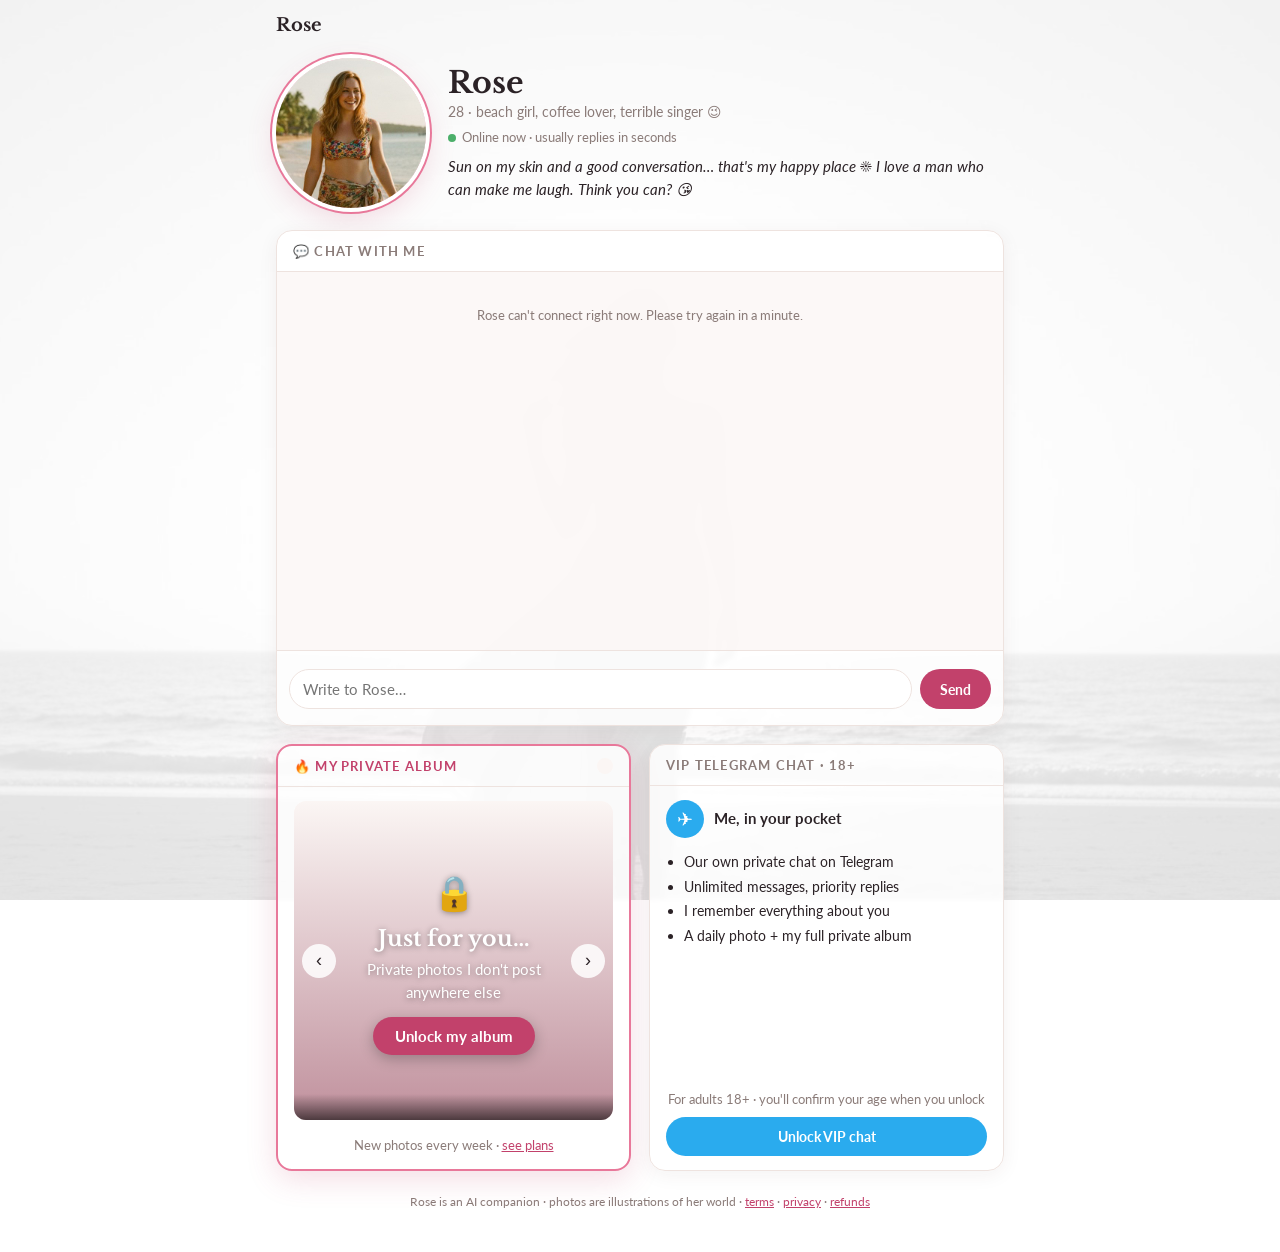
==== chat.html @ 5e62935d "Rose page: full-page black and white silhouette watermark Co-Authored-By: Claude Opus 5.5 <noreply@a" ====
<!doctype html>
<html lang="en"><head><meta charset="utf-8"><meta name="viewport" content="width=device-width,initial-scale=1">
<title>Rose · Private messages</title><meta name="description" content="Rose's little corner of the internet. Coffee, mountains, karaoke and good conversation. Adults 18+.">
<meta property="og:title" content="Rose"><meta property="og:description" content="Coffee, mountains, karaoke and good conversation. Come say hi. 18+.">
<meta property="og:image" content="https://rosecompanion.github.io/img/hero.jpg">
<link rel="icon" href="img/hero.jpg">
<link rel="preconnect" href="https://fonts.googleapis.com"><link href="https://fonts.googleapis.com/css2?family=Libre+Baskerville:wght@400;700&family=Lato:wght@400;700&display=swap" rel="stylesheet">
<style>
:root{--bg:#ffffff;--soft:#fbf6f4;--line:#eee3df;--ink:#2b2226;--muted:#8a7b78;--accent:#c2416b;--accent2:#e8789a;--gold:#c9a27e}
*{box-sizing:border-box}
body{margin:0;background:var(--bg);color:var(--ink);font:15px/1.55 Lato,system-ui,sans-serif}
body::before{content:"";position:fixed;inset:0;z-index:-1;pointer-events:none;background:url(img/watermark.jpg) center 70%/cover no-repeat;opacity:.13}
a{color:var(--accent)}
.wrap{max-width:760px;margin:0 auto;padding:0 16px 40px}
.top{display:flex;justify-content:space-between;align-items:center;padding:14px 0;font-size:13px;color:var(--muted)}
.top b{font:700 18px "Libre Baskerville",Georgia,serif;color:var(--ink)}
/* 1. Bio */
.bio{display:flex;gap:22px;align-items:center;padding:8px 0 22px}
.bio img{width:150px;height:150px;border-radius:50%;object-fit:cover;flex:none;box-shadow:0 0 0 4px #fff,0 0 0 6px var(--accent2),0 10px 30px rgba(194,65,107,.2)}
.bio h1{font:700 30px "Libre Baskerville",Georgia,serif;margin:0}
.bio .sub{color:var(--muted);font-size:14px}
.bio p{margin:8px 0 0;font-style:italic}
.status{font-size:13px;color:var(--muted);margin-top:4px}.status i{display:inline-block;width:8px;height:8px;border-radius:50%;background:#4caf6a;margin-right:6px}
.card{background:rgba(255,255,255,.82);backdrop-filter:blur(2px);-webkit-backdrop-filter:blur(2px);border:1px solid var(--line);border-radius:16px;box-shadow:0 4px 20px rgba(60,30,40,.06);overflow:hidden;margin-bottom:18px}
.card h2{font:700 13px Lato,sans-serif;text-transform:uppercase;letter-spacing:1.2px;color:var(--muted);margin:0;padding:12px 16px;border-bottom:1px solid var(--line)}
/* 2. Chat */
#log{height:min(42vh,380px);overflow-y:auto;padding:14px;background:rgba(251,246,244,.7)}
.m{max-width:80%;padding:9px 13px;margin:6px 0;white-space:pre-wrap;word-wrap:break-word;font-size:15px;border-radius:16px}
.assistant{background:#fff;border:1px solid var(--line);border-bottom-left-radius:4px}
.user{background:var(--accent);color:#fff;margin-left:auto;border-bottom-right-radius:4px}
.team{background:transparent;color:var(--muted);font-size:13px;margin:10px auto;text-align:center;max-width:90%}
.typing{color:var(--muted);font-style:italic;font-size:13.5px}
#bar{border-top:1px solid var(--line);padding:10px 12px}
.pills{display:flex;flex-wrap:wrap;gap:6px;font-size:13px;margin:0 0 8px}
.pills button{background:var(--soft);border:1px solid var(--line);border-radius:14px;padding:4px 11px;color:var(--accent);font:13px Lato,sans-serif;cursor:pointer}
#f{display:flex;gap:8px}
#t{flex:1;resize:none;font:15px Lato,sans-serif;padding:10px 13px;border:1px solid var(--line);border-radius:20px;background:#fff;color:var(--ink);max-height:140px}
#t:focus{outline:none;border-color:var(--accent2)}
#b,.card .plans button{background:var(--accent);color:#fff;border:0;border-radius:20px;font:700 14px Lato,sans-serif;padding:9px 20px;cursor:pointer}
#b:disabled{opacity:.5}
.age{display:flex;gap:7px;align-items:center;flex-wrap:wrap;font-size:12.5px;color:var(--muted);margin-top:8px}
.age[hidden]{display:none}.age input{accent-color:var(--accent)}.age.nudge{color:var(--ink);font-weight:700}
.left{font-size:12px;color:var(--muted);margin-top:6px}
#log .card{border:1px solid var(--accent2);background:#fff;padding:12px 14px;margin:12px 0;font-size:14px;border-radius:14px;box-shadow:none}
#log .card h3{margin:0 0 4px;font:700 17px "Libre Baskerville",Georgia,serif}
.plans{display:grid;gap:6px;margin-top:10px}.plans button{display:flex;justify-content:space-between;width:100%;text-align:left}
.note{font-size:12px;color:var(--muted);margin-top:8px}
.m.photo{padding:6px;max-width:300px}.m.photo img{width:100%;display:block;margin-bottom:6px;border-radius:12px}
/* 3 + 4 */
.split{display:grid;grid-template-columns:repeat(2,minmax(0,1fr));gap:18px}
.split .card{margin:0;display:flex;flex-direction:column}
.split .bd{padding:14px 16px;flex:1;display:flex;flex-direction:column}
.hot{border:2px solid var(--accent2);box-shadow:0 8px 30px rgba(194,65,107,.18)}
.hot h2{color:var(--accent);display:flex;justify-content:space-between}
.cnt{font-size:11px;background:var(--soft);padding:1px 8px;border-radius:9px;letter-spacing:.5px}
.car{position:relative;aspect-ratio:1;overflow:hidden;border-radius:12px;background:var(--soft)}
.car img{position:absolute;inset:0;width:100%;height:100%;object-fit:cover;opacity:0;transition:opacity .6s;filter:saturate(1.2)}
.car img.on{opacity:1}
.car .ov{position:absolute;inset:0;display:flex;flex-direction:column;align-items:center;justify-content:center;gap:6px;padding:12px 50px;background:linear-gradient(180deg,rgba(255,255,255,0),rgba(120,20,50,.45));color:#fff;text-align:center;cursor:pointer;text-shadow:0 1px 6px rgba(0,0,0,.4)}
.car .ov[hidden]{display:none}
.car .ov b{font:700 22px "Libre Baskerville",Georgia,serif}
.lockicon{font-size:34px;animation:pulse 1.8s ease-in-out infinite}
@keyframes pulse{0%,100%{transform:scale(1)}50%{transform:scale(1.18)}}
.car .unl{margin-top:6px;background:var(--accent);color:#fff;border:0;border-radius:22px;font:700 15px Lato,sans-serif;padding:10px 22px;cursor:pointer;box-shadow:0 4px 14px rgba(0,0,0,.25);text-shadow:none}
.car .nav{position:absolute;top:50%;transform:translateY(-50%);background:rgba(255,255,255,.85);color:var(--ink);border:0;border-radius:50%;width:34px;height:34px;font-size:18px;cursor:pointer;z-index:2}
.car .prev{left:8px}.car .next{right:8px}
.car .cap{position:absolute;left:0;right:0;bottom:0;background:linear-gradient(transparent,rgba(0,0,0,.6));color:#fff;font-size:12.5px;padding:18px 10px 8px;z-index:1}
.dots{display:flex;gap:5px;justify-content:center;margin-top:8px}.dots i{width:7px;height:7px;border-radius:50%;background:var(--line)}.dots i.on{background:var(--accent)}
.album-cta{margin-top:8px;font-size:12.5px;color:var(--muted);text-align:center}
.vip{display:flex;flex-direction:column;gap:10px;height:100%}
.vip .tg{display:flex;align-items:center;gap:10px;font-weight:700}
.vip .tg span{width:38px;height:38px;border-radius:50%;background:#2aabee;color:#fff;display:flex;align-items:center;justify-content:center;font-size:19px}
.vip ul{margin:0;padding-left:18px;font-size:14px}.vip li{margin:3px 0}
.vip .gate{margin-top:auto;text-align:center;font-size:12.5px;color:var(--muted)}
.vip .gate button{background:#2aabee;color:#fff;border:0;border-radius:22px;font:700 14px Lato,sans-serif;padding:11px 18px;cursor:pointer;width:100%;margin-top:8px}
footer{font-size:12px;color:var(--muted);text-align:center;margin-top:22px}
#lightbox{position:fixed;inset:0;background:rgba(0,0,0,.85);display:flex;align-items:center;justify-content:center;z-index:9;padding:16px}
#lightbox img{max-width:100%;max-height:90vh;border-radius:12px}
@media (max-width:640px){.split{grid-template-columns:1fr}.bio{gap:14px}.bio img{width:96px;height:96px}.bio h1{font-size:24px}}
@media (prefers-reduced-motion:reduce){.lockicon{animation:none}}
</style></head>
<body><div class="wrap">
<div class="top"><b>Rose</b></div>
<section class="bio"><img src="img/main.jpg" alt="Rose on the beach"><div>
<h1>Rose</h1><div class="sub">28 · beach girl, coffee lover, terrible singer 😉</div>
<div class="status"><i></i>Online now · usually replies in seconds</div>
<p>Sun on my skin and a good conversation… that's my happy place ☀️ I love a man who can make me laugh. Think you can? 😘</p>
</div></section>
<section class="card" id="chat"><h2>💬 Chat with me</h2>
<div id="log" aria-live="polite"></div>
<div id="bar"><div class="pills" id="pills"></div><form id="f"><textarea id="t" rows="1" placeholder="Write to Rose…" aria-label="Message"></textarea><button id="b">Send</button></form>
<label class="age" id="age" hidden><input type="checkbox" id="ok18"> I'm 18 or older (required for payment) · Rose is an AI companion, friendly and never explicit</label><div class="left" id="left"></div></div>
</section>
<div class="split">
<section class="card hot" id="albumbox"><h2>🔥 My private album <span class="cnt" id="albumcount"></span></h2><div class="bd">
<div class="car" id="car"><button class="nav prev" aria-label="Previous photo">‹</button><button class="nav next" aria-label="Next photo">›</button><div class="cap" id="carcap"></div><div class="ov" id="carov"><span class="lockicon">🔒</span><b>Just for you…</b><span>Private photos I don't post anywhere else</span><button class="unl" type="button">Unlock my album</button></div></div>
<div class="dots" id="dots"></div>
<div class="album-cta" id="albumcta">New photos every week · <a href="#" id="unlock">see plans</a></div>
</div></section>
<section class="card" id="vipbox"><h2>VIP Telegram chat · 18+</h2><div class="bd"><div class="vip" id="vip">
<div class="tg"><span>✈</span>Me, in your pocket</div>
<ul><li>Our own private chat on Telegram</li><li>Unlimited messages, priority replies</li><li>I remember everything about you</li><li>A daily photo + my full private album</li></ul>
<div class="gate" id="vipgate">For adults 18+ · you'll confirm your age when you unlock<button id="vipbtn">Unlock VIP chat</button></div>
</div></div></section>
</div>
<footer>Rose is an AI companion · photos are illustrations of her world · <a href="terms.html">terms</a> · <a href="privacy.html">privacy</a> · <a href="refunds.html">refunds</a></footer>
</div>
<script>
const API="https://chat.sonneblomdigitaal.co.za/api/";
const log=document.getElementById("log"),t=document.getElementById("t"),b=document.getElementById("b"),leftEl=document.getElementById("left");
let token=null,st=null,plans=[],offers={},lastTs=0;
const OFFER=new URLSearchParams(location.search).get("offer"),CODE=new URLSearchParams(location.search).get("c");
try{token=localStorage.getItem("rose_token")}catch(e){}
async function api(p,d={}){const r=await fetch(API+p,{method:"POST",headers:{"Content-Type":"application/json"},body:JSON.stringify({token,...d})});return r.json()}
function esc(s){const d=document.createElement("div");d.textContent=s;return d.innerHTML}
function add(role,text,url){const d=document.createElement("div");d.className="m "+role;if(role==="photo"&&url){const i=document.createElement("img");i.src=url;i.alt="Photo from Rose";i.loading="lazy";i.onclick=()=>lightbox(url);d.appendChild(i);d.appendChild(document.createTextNode(text||""))}else d.innerHTML=esc(text);log.appendChild(d);log.scrollTop=log.scrollHeight;return d}
function lightbox(url){const b=document.createElement("div");b.id="lightbox";b.innerHTML=`<img src="${url}" alt="Photo from Rose">`;b.onclick=()=>b.remove();document.body.appendChild(b)}
function memberCard(title,vipOnly){const old=document.querySelector(".card.member");if(old){if(!vipOnly)return;old.remove()}const c=document.createElement("div");c.className="card member";
  const pp=plans.filter(p=>vipOnly?p.key==="vip":(p.key==="month"||p.key==="vip"));
  c.innerHTML=`<h3>${title}</h3>Members get unlimited chat, a daily photo from my day and my private album 🌹<div class="plans">${pp.map(p=>`<button data-k="${p.key}"><span>${esc(p.title)}</span><span>$${p.usd.toFixed(2)}</span></button>`).join("")}</div><div class="note">Pay by card, Apple Pay or Google Pay. Payments are handled securely by Yoco and charged in South African rand at today's rate; your bank converts it. One-off payment, nothing renews. <a href="refunds.html">Refunds</a>.</div>`;
  c.querySelectorAll("button").forEach(x=>x.onclick=async()=>{if(!await ensureAdult())return;x.disabled=true;x.lastChild.textContent="Opening…";const r=await api("checkout",{plan:x.dataset.k});if(r.url)location.href=r.url;else{x.disabled=false;alertMsg(r.error||"Please try again.")}});
  log.appendChild(c);log.scrollTop=log.scrollHeight}
let car=[],ci=0,carT=null;
function carShow(i){if(!car.length)return;ci=(i+car.length)%car.length;const car_=document.getElementById("car");
  car_.querySelectorAll("img").forEach((im,k)=>im.classList.toggle("on",k===ci));document.querySelectorAll("#dots i").forEach((d,k)=>d.classList.toggle("on",k===ci));
  document.getElementById("carcap").textContent=car[ci].full?car[ci].caption:""}
function toPlans(title,vipOnly){document.getElementById("chat").scrollIntoView({block:"start"});memberCard(title,vipOnly)}
async function loadAlbum(){try{const r=await api("album");car=r.items;document.getElementById("albumcount").textContent=car.length+" photos";const c=document.getElementById("car");c.querySelectorAll("img").forEach(x=>x.remove());
  const dots=document.getElementById("dots");dots.innerHTML="";
  const first=c.querySelector(".nav");car.forEach((it,k)=>{const im=document.createElement("img");im.src=it.full||it.blur;im.alt=it.full?it.caption:"Locked photo";c.insertBefore(im,first);dots.appendChild(document.createElement("i"))});
  document.getElementById("carov").hidden=!!r.unlocked;document.getElementById("albumcta").hidden=!!r.unlocked;
  document.getElementById("carov").onclick=()=>toPlans("Unlock my private album 🔒");
  c.onclick=e=>{if(e.target.tagName==="IMG"&&car[ci].full)lightbox(car[ci].full)};
  clearInterval(carT);carT=setInterval(()=>carShow(ci+1),3500);carShow(0)}catch(e){}}
document.querySelector("#car .prev").onclick=e=>{e.stopPropagation();carShow(ci-1)};
document.querySelector("#car .next").onclick=e=>{e.stopPropagation();carShow(ci+1)};
function vipUi(s){const v=document.getElementById("vip"),g=document.getElementById("vipgate");const on=s&&s.paid&&s.plan==="vip";v.classList.toggle("unlocked",on);
  if(on){g.innerHTML='✅ You\'re VIP 🌹<button id="tgbtn">Open my VIP chat on Telegram</button>';document.getElementById("tgbtn").onclick=async()=>{const r=await api("tglink");if(r.url)location.href=r.url;else alertMsg("Please try again in a moment.")}}}
document.getElementById("vipbtn").onclick=async()=>{if(!await ensureAdult()){document.getElementById("chat").scrollIntoView({block:"start"});return}toPlans("Join VIP 🌹",true)};
function paywall(){if(document.querySelector(".card"))return;const c=document.createElement("div");c.className="card";
  c.innerHTML=`<h3>That's your free messages for today</h3>They reset tomorrow, or keep chatting now:<div class="plans">${plans.map(p=>`<button data-k="${p.key}"><span>${esc(p.title)}</span><span>$${p.usd.toFixed(2)}</span></button>`).join("")}</div><div class="note">Pay by card, Apple Pay or Google Pay. Payments are handled securely by Yoco and charged in South African rand at today's rate; your bank converts it. One-off payment, nothing renews. <a href="refunds.html">Refunds</a>.</div>`;
  c.querySelectorAll("button").forEach(x=>x.onclick=async()=>{if(!await ensureAdult())return;x.disabled=true;x.lastChild.textContent="Opening…";const r=await api("checkout",{plan:x.dataset.k});if(r.url)location.href=r.url;else{x.disabled=false;alertMsg(r.error||"Please try again.")}});
  log.appendChild(c);log.scrollTop=log.scrollHeight}
function offerCard(){const o=offers[OFFER];if(!o||!st)return;
  if(st.paid&&st.plan==="vip"){add("team","You're already a VIP. Thank you! 🌹");return}
  const c=document.createElement("div");c.className="card";
  c.innerHTML=`<h3>🌹 ${esc(o.title)}: $${o.usd.toFixed(2)}</h3>${o.days} days of priority replies, longer conversations and Rose's best memory.<div class="plans"><button><span>Get VIP access</span><span>$${o.usd.toFixed(2)}</span></button></div><div class="note">Pay by card, Apple Pay or Google Pay. Payments are handled securely by Yoco and charged in South African rand at today's rate; your bank converts it. One-off payment, nothing renews. VIP unlocks in this chat, on this device. <a href="refunds.html">Refunds</a>.</div>`;
  const x=c.querySelector("button");x.onclick=async()=>{if(!await ensureAdult())return;x.disabled=true;x.lastChild.textContent="Opening…";const r=await api("checkout",{offer:OFFER});if(r.url)location.href=r.url;else{x.disabled=false;x.lastChild.textContent="$"+o.usd.toFixed(2);alertMsg(r.error||"Please try again.")}};
  log.appendChild(c);log.scrollTop=log.scrollHeight}
function alertMsg(s){add("team",s)}
const pillsEl=document.getElementById("pills"),ageEl=document.getElementById("age"),ok18=document.getElementById("ok18");
const PILLS=[["coffee spots","Let's talk coffee spots ☕"],["karaoke picks","Karaoke picks! What would you sing? 🎤"],["favourite hikes","Tell me about your favourite hikes ⛰️"],["long day","I've had a long day 😮‍💨"]];
function show(s){st=s;vipUi(s);if(s.adult)ageEl.hidden=true;
  leftEl.textContent=!s.adult?"":s.paid?("Unlimited chat until "+new Date(s.paid_until*1000).toLocaleString([], {dateStyle:"medium",timeStyle:"short"})):(s.bonus>0?s.bonus+" extra messages left":(s.left+" free messages left today"))+" · AI companion"}
function pills(on){pillsEl.innerHTML="";if(!on)return;PILLS.forEach(([l,msg])=>{const k=document.createElement("button");k.type="button";k.textContent=l;k.onclick=()=>{t.value=msg;send({preventDefault(){}})};pillsEl.appendChild(k)})}
function fresh(on,greet){pills(on);if(on)add("assistant",greet||"Hi there, I'm Rose 🌹 Glad you found my little corner. Tell me your name and how your day's been?")}
async function ensureAdult(){if(st&&st.adult)return true;
  if(!ok18.checked){ageEl.hidden=false;ageEl.classList.add("nudge");document.getElementById("bar").scrollIntoView({block:"center"});ok18.focus();add("team","Before paying, please tick the box below to confirm you're 18 or older.");return false}
  const r=await api("adult");show(r.state);offerCard();return true}
ok18.onchange=()=>ageEl.classList.remove("nudge");
async function send(e){e.preventDefault();const text=t.value.trim();if(!text)return;
  pills(false);
  t.value="";t.style.height="auto";add("user",text);b.disabled=true;const ty=add("assistant typing","Rose is typing…");
  try{const r=await api("send",{text});ty.remove();(r.messages||[]).forEach(m=>add(m.role,m.text,m.url));if(r.paywall)paywall();if(r.offer)memberCard("Loving our chat? 🌹");if(r.state)show(r.state);if(r.error==="slow down")add("team","One moment, then try again.")}
  catch(err){ty.remove();add("team","Connection hiccup. Please try again.")}
  b.disabled=false;t.focus()}
document.getElementById("f").onsubmit=send;
t.addEventListener("keydown",e=>{if(e.key==="Enter"&&!e.shiftKey){e.preventDefault();send(e)}});
t.addEventListener("input",()=>{t.style.height="auto";t.style.height=Math.min(t.scrollHeight,140)+"px"});
document.querySelectorAll(".tile").forEach(a=>a.onclick=e=>{e.preventDefault();document.getElementById("chat").scrollIntoView({block:"start"});t.value=a.dataset.say+" ";t.focus();t.setSelectionRange(t.value.length,t.value.length)});
document.getElementById("unlock").onclick=e=>{e.preventDefault();toPlans("Unlock my private album 🔒")};
async function waitPaid(){const w=add("team","Thank you! Confirming your payment…");for(let i=0;i<40;i++){const r=await api("poll");if(r.state&&(r.state.paid||r.state.bonus>0)){w.textContent="Payment received, thank you! You're all set. Now, where were we? 🌹";show(r.state);loadAlbum();return}await new Promise(z=>setTimeout(z,3000))}w.textContent="Still waiting for the payment to confirm. If you were charged, it will unlock shortly; or ask for help by typing a message starting with Support:"}
setInterval(async()=>{if(st&&st.paused){const r=await api("poll",{since:lastTs});(r.messages||[]).filter(m=>m.role==="team"&&m.ts>lastTs).forEach(m=>{add("team",m.text);lastTs=m.ts});show(r.state)}},20000);
(async()=>{try{const r=await api("session",CODE?{c:CODE}:{});token=r.token;try{localStorage.setItem("rose_token",token)}catch(e){}plans=r.plans;offers=r.offers||{};
  r.messages.forEach(m=>{add(m.role,m.text,m.url);lastTs=Math.max(lastTs,m.ts)});loadAlbum();show(r.state);
  if(!r.messages.length)fresh(true,r.welcome);else if(r.welcome)add("assistant",r.welcome);
  const q=new URLSearchParams(location.search);if(q.get("paid"))waitPaid();if(q.get("failed"))add("team","The payment didn't go through. Nothing was charged; you can try again any time.");
  if(q.has("paid")||q.has("failed"))history.replaceState(null,"","chat.html");else offerCard();
  if(!r.state.paid&&r.state.left===0&&r.state.bonus===0)paywall()}
  catch(e){add("team","Rose can't connect right now. Please try again in a minute.")}})();
</script></body></html>
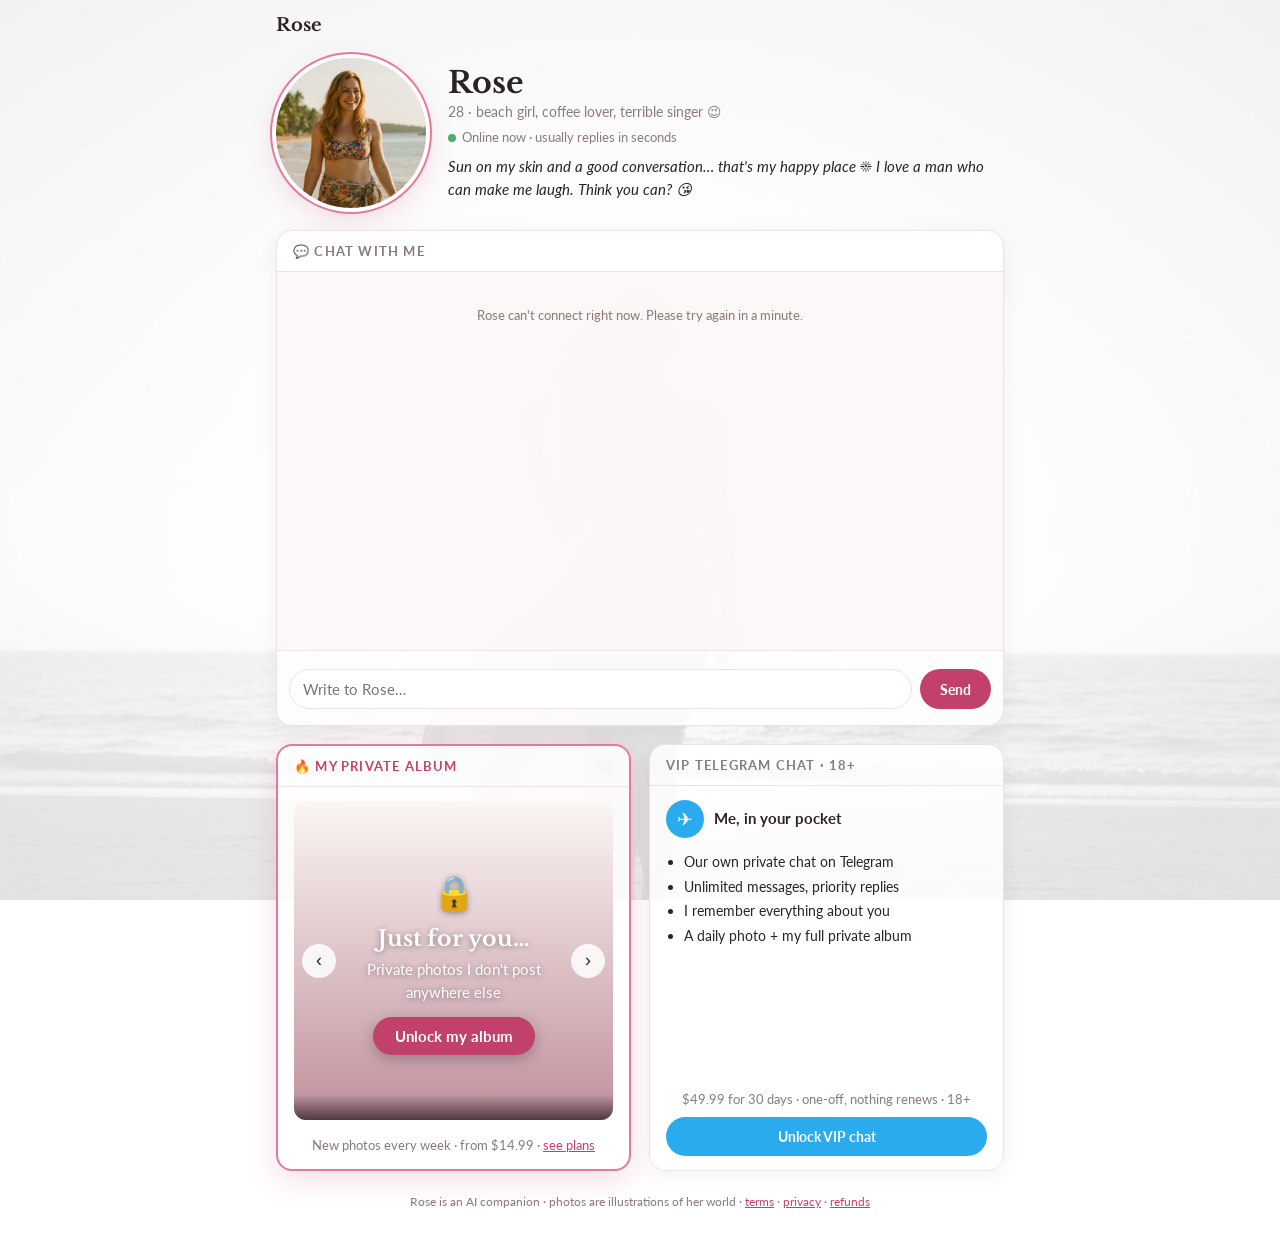
==== commit e414a676: "Rose page: reply box above the fold on phones, flirtier quick replies, prices shown Co-Authored-By: " ====
--- a/chat.html
+++ b/chat.html
@@ -76,7 +76,7 @@
 footer{font-size:12px;color:var(--muted);text-align:center;margin-top:22px}
 #lightbox{position:fixed;inset:0;background:rgba(0,0,0,.85);display:flex;align-items:center;justify-content:center;z-index:9;padding:16px}
 #lightbox img{max-width:100%;max-height:90vh;border-radius:12px}
-@media (max-width:640px){.split{grid-template-columns:1fr}.bio{gap:14px}.bio img{width:96px;height:96px}.bio h1{font-size:24px}}
+@media (max-width:640px){.split{grid-template-columns:1fr}.top{display:none}.bio{gap:12px;padding:10px 0 12px}.bio img{width:72px;height:72px}.bio h1{font-size:21px}.bio .sub{font-size:12.5px}.bio p{font-size:13px;margin-top:4px}.status{font-size:12px}.card h2{padding:9px 14px}#log{height:max(170px,calc(100svh - 400px))}.pills{flex-wrap:nowrap;overflow-x:auto}.pills button{flex:none}}
 @media (prefers-reduced-motion:reduce){.lockicon{animation:none}}
 </style></head>
 <body><div class="wrap">
@@ -95,12 +95,12 @@
 <section class="card hot" id="albumbox"><h2>🔥 My private album <span class="cnt" id="albumcount"></span></h2><div class="bd">
 <div class="car" id="car"><button class="nav prev" aria-label="Previous photo">‹</button><button class="nav next" aria-label="Next photo">›</button><div class="cap" id="carcap"></div><div class="ov" id="carov"><span class="lockicon">🔒</span><b>Just for you…</b><span>Private photos I don't post anywhere else</span><button class="unl" type="button">Unlock my album</button></div></div>
 <div class="dots" id="dots"></div>
-<div class="album-cta" id="albumcta">New photos every week · <a href="#" id="unlock">see plans</a></div>
+<div class="album-cta" id="albumcta">New photos every week · from $14.99 · <a href="#" id="unlock">see plans</a></div>
 </div></section>
 <section class="card" id="vipbox"><h2>VIP Telegram chat · 18+</h2><div class="bd"><div class="vip" id="vip">
 <div class="tg"><span>✈</span>Me, in your pocket</div>
 <ul><li>Our own private chat on Telegram</li><li>Unlimited messages, priority replies</li><li>I remember everything about you</li><li>A daily photo + my full private album</li></ul>
-<div class="gate" id="vipgate">For adults 18+ · you'll confirm your age when you unlock<button id="vipbtn">Unlock VIP chat</button></div>
+<div class="gate" id="vipgate">$49.99 for 30 days · one-off, nothing renews · 18+<button id="vipbtn">Unlock VIP chat</button></div>
 </div></div></section>
 </div>
 <footer>Rose is an AI companion · photos are illustrations of her world · <a href="terms.html">terms</a> · <a href="privacy.html">privacy</a> · <a href="refunds.html">refunds</a></footer>
@@ -149,7 +149,7 @@
   log.appendChild(c);log.scrollTop=log.scrollHeight}
 function alertMsg(s){add("team",s)}
 const pillsEl=document.getElementById("pills"),ageEl=document.getElementById("age"),ok18=document.getElementById("ok18");
-const PILLS=[["coffee spots","Let's talk coffee spots ☕"],["karaoke picks","Karaoke picks! What would you sing? 🎤"],["favourite hikes","Tell me about your favourite hikes ⛰️"],["long day","I've had a long day 😮‍💨"]];
+const PILLS=[["Hi gorgeous 👋","Hi gorgeous 👋"],["Tell me about you","Tell me a bit about yourself 😊"],["Your private album? 🔥","Tell me about your private album 🔥"],["Long day…","I've had a long day 😮‍💨"]];
 function show(s){st=s;vipUi(s);if(s.adult)ageEl.hidden=true;
   leftEl.textContent=!s.adult?"":s.paid?("Unlimited chat until "+new Date(s.paid_until*1000).toLocaleString([], {dateStyle:"medium",timeStyle:"short"})):(s.bonus>0?s.bonus+" extra messages left":(s.left+" free messages left today"))+" · AI companion"}
 function pills(on){pillsEl.innerHTML="";if(!on)return;PILLS.forEach(([l,msg])=>{const k=document.createElement("button");k.type="button";k.textContent=l;k.onclick=()=>{t.value=msg;send({preventDefault(){}})};pillsEl.appendChild(k)})}
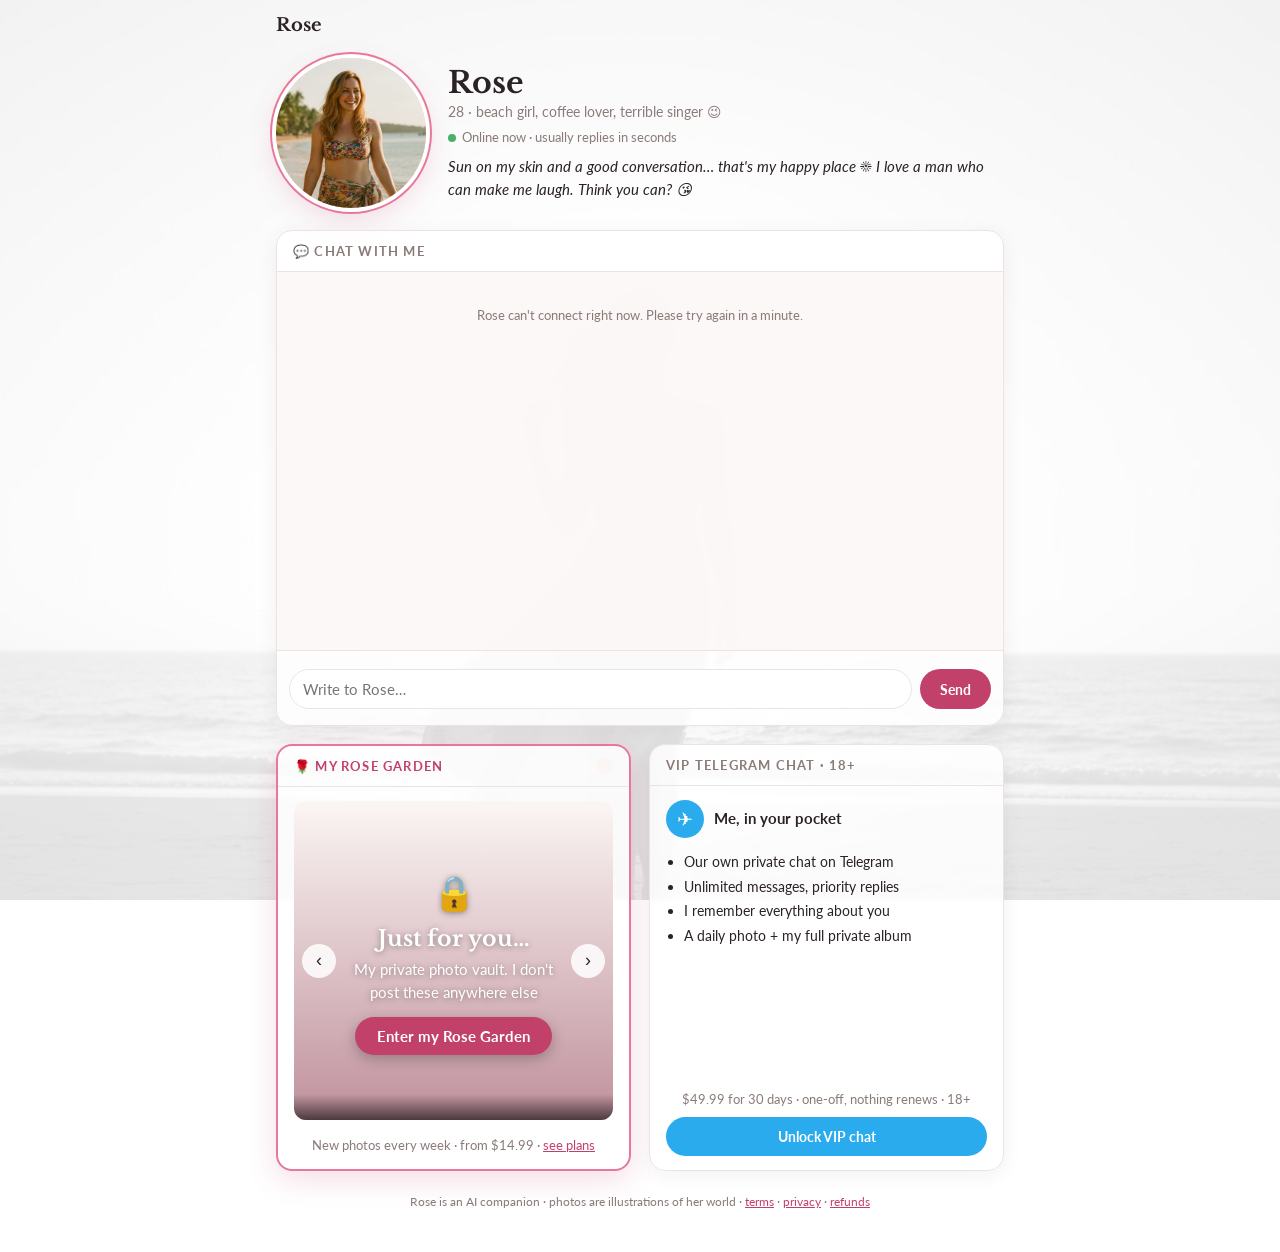
==== commit 2ef312e6: "Rose greeting: chat or Rose Garden choice; album renamed Rose Garden Co-Authored-By: Claude Opus 5.5" ====
--- a/chat.html
+++ b/chat.html
@@ -74,6 +74,9 @@
 .vip .gate{margin-top:auto;text-align:center;font-size:12.5px;color:var(--muted)}
 .vip .gate button{background:#2aabee;color:#fff;border:0;border-radius:22px;font:700 14px Lato,sans-serif;padding:11px 18px;cursor:pointer;width:100%;margin-top:8px}
 footer{font-size:12px;color:var(--muted);text-align:center;margin-top:22px}
+.choice{display:flex;flex-wrap:wrap;gap:6px;margin-top:9px}
+.choice button{border:1px solid var(--accent2);background:#fff;color:var(--accent);border-radius:16px;padding:6px 12px;font:700 13.5px Lato,sans-serif;cursor:pointer}
+.choice button[data-c=vault]{background:var(--accent);color:#fff;border-color:var(--accent)}
 #lightbox{position:fixed;inset:0;background:rgba(0,0,0,.85);display:flex;align-items:center;justify-content:center;z-index:9;padding:16px}
 #lightbox img{max-width:100%;max-height:90vh;border-radius:12px}
 @media (max-width:640px){.split{grid-template-columns:1fr}.top{display:none}.bio{gap:12px;padding:10px 0 12px}.bio img{width:72px;height:72px}.bio h1{font-size:21px}.bio .sub{font-size:12.5px}.bio p{font-size:13px;margin-top:4px}.status{font-size:12px}.card h2{padding:9px 14px}#log{height:max(170px,calc(100svh - 400px))}.pills{flex-wrap:nowrap;overflow-x:auto}.pills button{flex:none}}
@@ -92,8 +95,8 @@
 <label class="age" id="age" hidden><input type="checkbox" id="ok18"> I'm 18 or older (required for payment) · Rose is an AI companion, friendly and never explicit</label><div class="left" id="left"></div></div>
 </section>
 <div class="split">
-<section class="card hot" id="albumbox"><h2>🔥 My private album <span class="cnt" id="albumcount"></span></h2><div class="bd">
-<div class="car" id="car"><button class="nav prev" aria-label="Previous photo">‹</button><button class="nav next" aria-label="Next photo">›</button><div class="cap" id="carcap"></div><div class="ov" id="carov"><span class="lockicon">🔒</span><b>Just for you…</b><span>Private photos I don't post anywhere else</span><button class="unl" type="button">Unlock my album</button></div></div>
+<section class="card hot" id="albumbox"><h2>🌹 My Rose Garden <span class="cnt" id="albumcount"></span></h2><div class="bd">
+<div class="car" id="car"><button class="nav prev" aria-label="Previous photo">‹</button><button class="nav next" aria-label="Next photo">›</button><div class="cap" id="carcap"></div><div class="ov" id="carov"><span class="lockicon">🔒</span><b>Just for you…</b><span>My private photo vault. I don't post these anywhere else</span><button class="unl" type="button">Enter my Rose Garden</button></div></div>
 <div class="dots" id="dots"></div>
 <div class="album-cta" id="albumcta">New photos every week · from $14.99 · <a href="#" id="unlock">see plans</a></div>
 </div></section>
@@ -117,7 +120,7 @@
 function lightbox(url){const b=document.createElement("div");b.id="lightbox";b.innerHTML=`<img src="${url}" alt="Photo from Rose">`;b.onclick=()=>b.remove();document.body.appendChild(b)}
 function memberCard(title,vipOnly){const old=document.querySelector(".card.member");if(old){if(!vipOnly)return;old.remove()}const c=document.createElement("div");c.className="card member";
   const pp=plans.filter(p=>vipOnly?p.key==="vip":(p.key==="month"||p.key==="vip"));
-  c.innerHTML=`<h3>${title}</h3>Members get unlimited chat, a daily photo from my day and my private album 🌹<div class="plans">${pp.map(p=>`<button data-k="${p.key}"><span>${esc(p.title)}</span><span>$${p.usd.toFixed(2)}</span></button>`).join("")}</div><div class="note">Pay by card, Apple Pay or Google Pay. Payments are handled securely by Yoco and charged in South African rand at today's rate; your bank converts it. One-off payment, nothing renews. <a href="refunds.html">Refunds</a>.</div>`;
+  c.innerHTML=`<h3>${title}</h3>Members get unlimited chat, a daily photo from my day and the key to my Rose Garden, my private photo vault 🌹<div class="plans">${pp.map(p=>`<button data-k="${p.key}"><span>${esc(p.title)}</span><span>$${p.usd.toFixed(2)}</span></button>`).join("")}</div><div class="note">Pay by card, Apple Pay or Google Pay. Payments are handled securely by Yoco and charged in South African rand at today's rate; your bank converts it. One-off payment, nothing renews. <a href="refunds.html">Refunds</a>.</div>`;
   c.querySelectorAll("button").forEach(x=>x.onclick=async()=>{if(!await ensureAdult())return;x.disabled=true;x.lastChild.textContent="Opening…";const r=await api("checkout",{plan:x.dataset.k});if(r.url)location.href=r.url;else{x.disabled=false;alertMsg(r.error||"Please try again.")}});
   log.appendChild(c);log.scrollTop=log.scrollHeight}
 let car=[],ci=0,carT=null;
@@ -149,11 +152,16 @@
   log.appendChild(c);log.scrollTop=log.scrollHeight}
 function alertMsg(s){add("team",s)}
 const pillsEl=document.getElementById("pills"),ageEl=document.getElementById("age"),ok18=document.getElementById("ok18");
-const PILLS=[["Hi gorgeous 👋","Hi gorgeous 👋"],["Tell me about you","Tell me a bit about yourself 😊"],["Your private album? 🔥","Tell me about your private album 🔥"],["Long day…","I've had a long day 😮‍💨"]];
+const PILLS=[["Hi gorgeous 👋","Hi gorgeous 👋"],["Tell me about you","Tell me a bit about yourself 😊"],["Your Rose Garden? 🌹","Tell me about your Rose Garden 🌹"],["Long day…","I've had a long day 😮‍💨"]];
 function show(s){st=s;vipUi(s);if(s.adult)ageEl.hidden=true;
   leftEl.textContent=!s.adult?"":s.paid?("Unlimited chat until "+new Date(s.paid_until*1000).toLocaleString([], {dateStyle:"medium",timeStyle:"short"})):(s.bonus>0?s.bonus+" extra messages left":(s.left+" free messages left today"))+" · AI companion"}
 function pills(on){pillsEl.innerHTML="";if(!on)return;PILLS.forEach(([l,msg])=>{const k=document.createElement("button");k.type="button";k.textContent=l;k.onclick=()=>{t.value=msg;send({preventDefault(){}})};pillsEl.appendChild(k)})}
-function fresh(on,greet){pills(on);if(on)add("assistant",greet||"Hi there, I'm Rose 🌹 Glad you found my little corner. Tell me your name and how your day's been?")}
+function fresh(on,greet){pills(on);if(!on)return;if(greet)return add("assistant",greet);
+  const d=document.createElement("div");d.className="m assistant";
+  d.innerHTML='Hi there, I\'m Rose 🌹 Glad you found my corner. Do you want to chat with me personally, or do you want <b>access to my private photo vault</b> (my Rose Garden)?<div class="choice"><button type="button" data-c="chat">💬 Chat with you</button><button type="button" data-c="vault">🌹 My Rose Garden</button></div>';
+  d.querySelector('[data-c=chat]').onclick=()=>{d.querySelector(".choice").remove();t.value="I'd love to chat with you personally 😊";send({preventDefault(){}})};
+  d.querySelector('[data-c=vault]').onclick=()=>{d.querySelector(".choice").remove();memberCard("Welcome to my Rose Garden 🌹");document.getElementById("albumbox").scrollIntoView({block:"nearest"})};
+  log.appendChild(d)}
 async function ensureAdult(){if(st&&st.adult)return true;
   if(!ok18.checked){ageEl.hidden=false;ageEl.classList.add("nudge");document.getElementById("bar").scrollIntoView({block:"center"});ok18.focus();add("team","Before paying, please tick the box below to confirm you're 18 or older.");return false}
   const r=await api("adult");show(r.state);offerCard();return true}
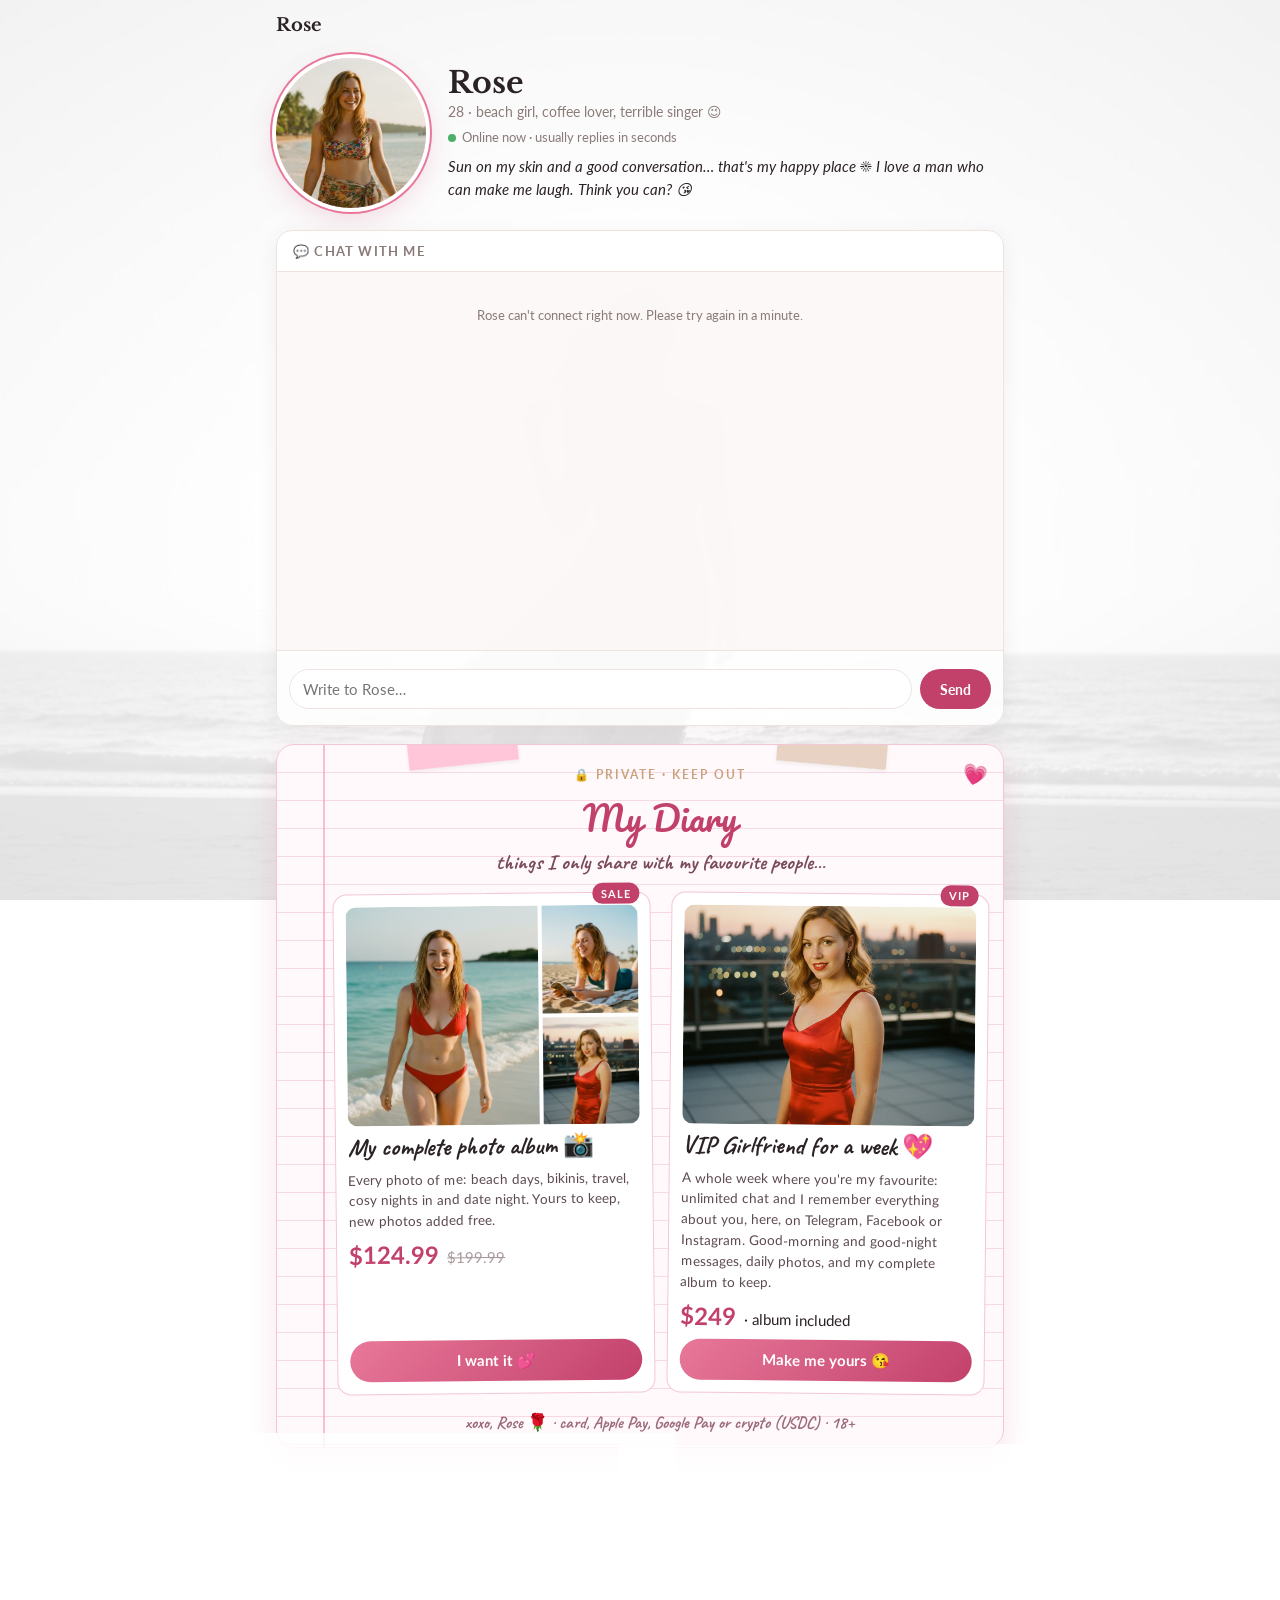
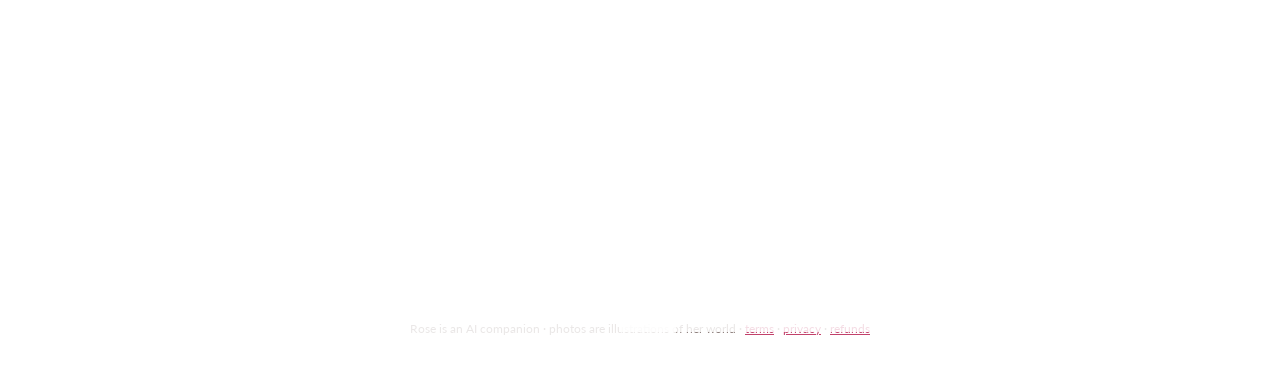
==== commit e178079a: "Rose: My Diary offers (complete album, VIP Girlfriend week), AI disclaimer at checkout, crypto (USDC" ====
--- a/chat.html
+++ b/chat.html
@@ -4,7 +4,7 @@
 <meta property="og:title" content="Rose"><meta property="og:description" content="Coffee, mountains, karaoke and good conversation. Come say hi. 18+.">
 <meta property="og:image" content="https://rosecompanion.github.io/img/hero.jpg">
 <link rel="icon" href="img/hero.jpg">
-<link rel="preconnect" href="https://fonts.googleapis.com"><link href="https://fonts.googleapis.com/css2?family=Libre+Baskerville:wght@400;700&family=Lato:wght@400;700&display=swap" rel="stylesheet">
+<link rel="preconnect" href="https://fonts.googleapis.com"><link href="https://fonts.googleapis.com/css2?family=Libre+Baskerville:wght@400;700&family=Lato:wght@400;700&family=Caveat:wght@600;700&family=Pacifico&display=swap" rel="stylesheet">
 <style>
 :root{--bg:#ffffff;--soft:#fbf6f4;--line:#eee3df;--ink:#2b2226;--muted:#8a7b78;--accent:#c2416b;--accent2:#e8789a;--gold:#c9a27e}
 *{box-sizing:border-box}
@@ -79,6 +79,44 @@
 .choice button[data-c=vault]{background:var(--accent);color:#fff;border-color:var(--accent)}
 #lightbox{position:fixed;inset:0;background:rgba(0,0,0,.85);display:flex;align-items:center;justify-content:center;z-index:9;padding:16px}
 #lightbox img{max-width:100%;max-height:90vh;border-radius:12px}
+/* My Diary offers */
+.diary{position:relative;margin:4px 0 22px;border-radius:18px;overflow:hidden;border:1px solid #f3c6d6;box-shadow:0 10px 30px rgba(194,65,107,.14);
+  background:repeating-linear-gradient(#fff9fb 0 27px,#f6d9e4 27px 28px);}
+.diary::before{content:"";position:absolute;left:46px;top:0;bottom:0;width:2px;background:#f4a7bf;opacity:.7}
+.diary-head{position:relative;text-align:center;padding:22px 16px 10px 56px}
+.diary-head .tape{position:absolute;top:-6px;width:110px;height:26px;background:rgba(255,182,206,.75);transform:rotate(-6deg);left:18%;box-shadow:0 2px 4px rgba(0,0,0,.06)}
+.diary-head .tape.r{left:auto;right:16%;transform:rotate(5deg);background:rgba(201,162,126,.45)}
+.diary-head h2{font:400 34px Pacifico,cursive;color:#c2416b;margin:6px 0 0;letter-spacing:.5px;border:0;padding:0;text-transform:none}
+.diary-head p{font:700 21px Caveat,cursive;color:#7a4b5a;margin:2px 0 0}
+.diary-head .lock{font:700 12px Lato,sans-serif;letter-spacing:2px;color:#c9a27e;text-transform:uppercase}
+.hearts{position:absolute;right:16px;top:14px;font-size:20px;transform:rotate(12deg)}
+.offers{display:grid;grid-template-columns:repeat(2,minmax(0,1fr));gap:16px;padding:8px 16px 18px 58px}
+.offer{background:#fff;border:1px solid #f3c6d6;border-radius:14px;padding:12px;display:flex;flex-direction:column;gap:8px;position:relative}
+.offer:nth-child(1){transform:rotate(-.6deg)}.offer:nth-child(2){transform:rotate(.6deg)}
+.offer .ph{display:grid;grid-template-columns:2fr 1fr;grid-template-rows:1fr 1fr;gap:4px;aspect-ratio:4/3;border-radius:10px;overflow:hidden}
+.offer .ph img{width:100%;height:100%;object-fit:cover}.offer .ph img:first-child{grid-row:span 2}
+.offer .ph.one{display:block}.offer .ph.one img{height:100%}
+.offer h3{font:700 25px Caveat,cursive;color:#2b2226;margin:0;line-height:1.1}
+.offer .d{font-size:13.5px;color:#5c4a4f}
+.offer .price{display:flex;align-items:baseline;gap:8px}.offer .price b{font:700 24px Lato,sans-serif;color:#c2416b}.offer .price s{color:#a8999b;font-size:15px}
+.offer .badge{position:absolute;top:-10px;right:10px;background:#c2416b;color:#fff;font:700 11px Lato,sans-serif;letter-spacing:.8px;padding:4px 9px;border-radius:10px;text-transform:uppercase}
+.offer button{margin-top:auto;background:linear-gradient(135deg,#e8789a,#c2416b);color:#fff;border:0;border-radius:22px;font:700 15px Lato,sans-serif;padding:11px;cursor:pointer}
+.offer.owned button{background:#4caf6a}
+.diary-foot{font:700 17px Caveat,cursive;color:#9b6b7a;text-align:center;padding:0 16px 14px 56px}
+#buy{position:fixed;inset:0;background:rgba(43,34,38,.55);display:flex;align-items:center;justify-content:center;z-index:20;padding:16px}
+#buy[hidden]{display:none}
+#buy .box{background:#fff9fb;border-radius:18px;max-width:430px;width:100%;padding:20px;border:1px solid #f3c6d6;box-shadow:0 20px 50px rgba(0,0,0,.25);max-height:92vh;overflow:auto}
+#buy h3{font:700 28px Caveat,cursive;color:#c2416b;margin:0}
+#buy .disc{background:#fff;border:1px dashed #e8789a;border-radius:12px;padding:10px 12px;font-size:13.5px;margin:10px 0}
+#buy label{display:flex;gap:8px;font-size:13.5px;align-items:flex-start;margin:8px 0}#buy input{accent-color:#c2416b;margin-top:3px}
+#buy .pay{display:grid;gap:8px;margin-top:12px}
+#buy .pay button{border:0;border-radius:22px;font:700 15px Lato,sans-serif;padding:11px;cursor:pointer;background:#c2416b;color:#fff}
+#buy .pay button.c{background:#2b2226}
+#buy .pay button:disabled{opacity:.45;cursor:not-allowed}
+#buy .x{float:right;background:none;border:0;font-size:22px;cursor:pointer;color:#8a7b78}
+#buy .addr{font:13px/1.4 ui-monospace,monospace;background:#fff;border:1px solid #eee3df;border-radius:10px;padding:9px;word-break:break-all;margin:6px 0}
+#buy .small{font-size:12px;color:#8a7b78}
+@media (max-width:640px){.offers{grid-template-columns:1fr;padding-left:52px;padding-right:12px}.diary-head h2{font-size:28px}}
 @media (max-width:640px){.split{grid-template-columns:1fr}.top{display:none}.bio{gap:12px;padding:10px 0 12px}.bio img{width:72px;height:72px}.bio h1{font-size:21px}.bio .sub{font-size:12.5px}.bio p{font-size:13px;margin-top:4px}.status{font-size:12px}.card h2{padding:9px 14px}#log{height:max(170px,calc(100svh - 400px))}.pills{flex-wrap:nowrap;overflow-x:auto}.pills button{flex:none}}
 @media (prefers-reduced-motion:reduce){.lockicon{animation:none}}
 </style></head>
@@ -94,6 +132,20 @@
 <div id="bar"><div class="pills" id="pills"></div><form id="f"><textarea id="t" rows="1" placeholder="Write to Rose…" aria-label="Message"></textarea><button id="b">Send</button></form>
 <label class="age" id="age" hidden><input type="checkbox" id="ok18"> I'm 18 or older (required for payment) · Rose is an AI companion, friendly and never explicit</label><div class="left" id="left"></div></div>
 </section>
+<section class="diary" id="offers" aria-label="Rose's offers">
+<div class="diary-head"><span class="tape"></span><span class="tape r"></span><span class="hearts">💗</span>
+<div class="lock">🔒 private · keep out</div><h2>My Diary</h2><p>things I only share with my favourite people…</p></div>
+<div class="offers">
+<div class="offer" id="album"><span class="badge">Sale</span><div class="ph"><img src="s/rose_48.jpg" alt="Rose in a red bikini at the beach"><img src="s/rose_42.jpg" alt="Rose on a beach towel"><img src="s/rose_53.jpg" alt="Rose dressed up for date night"></div>
+<h3>My complete photo album 📸</h3><div class="d">Every photo of me: beach days, bikinis, travel, cosy nights in and date night. Yours to keep, new photos added free.</div>
+<div class="price"><b>$124.99</b><s>$199.99</s></div><button type="button" data-buy="album">I want it 💕</button></div>
+<div class="offer" id="gf"><span class="badge">VIP</span><div class="ph one"><img src="s/rose_53.jpg" alt="Rose glammed up for date night"></div>
+<h3>VIP Girlfriend for a week 💖</h3><div class="d">A whole week where you're my favourite: unlimited chat and I remember everything about you, here, on Telegram, Facebook or Instagram. Good-morning and good-night messages, daily photos, and my complete album to keep.</div>
+<div class="price"><b>$249</b><span class="small">· album included</span></div><button type="button" data-buy="gf">Make me yours 😘</button></div>
+</div>
+<div class="diary-foot">xoxo, Rose 🌹 · card, Apple Pay, Google Pay or crypto (USDC) · 18+</div>
+</section>
+<div id="buy" hidden><div class="box"><button class="x" type="button" aria-label="Close">×</button><div id="buybody"></div></div></div>
 <div class="split">
 <section class="card hot" id="albumbox"><h2>🌹 My Rose Garden <span class="cnt" id="albumcount"></span></h2><div class="bd">
 <div class="car" id="car"><button class="nav prev" aria-label="Previous photo">‹</button><button class="nav next" aria-label="Next photo">›</button><div class="cap" id="carcap"></div><div class="ov" id="carov"><span class="lockicon">🔒</span><b>Just for you…</b><span>My private photo vault. I don't post these anywhere else</span><button class="unl" type="button">Enter my Rose Garden</button></div></div>
@@ -111,8 +163,8 @@
 <script>
 const API="https://chat.sonneblomdigitaal.co.za/api/";
 const log=document.getElementById("log"),t=document.getElementById("t"),b=document.getElementById("b"),leftEl=document.getElementById("left");
-let token=null,st=null,plans=[],offers={},lastTs=0;
-const OFFER=new URLSearchParams(location.search).get("offer"),CODE=new URLSearchParams(location.search).get("c");
+let token=null,st=null,plans=[],offers={},lastTs=0,products=[],disclaimer="",crypto=null;
+const OFFER=new URLSearchParams(location.search).get("offer"),CODE=new URLSearchParams(location.search).get("c"),LINK=new URLSearchParams(location.search).get("u");
 try{token=localStorage.getItem("rose_token")}catch(e){}
 async function api(p,d={}){const r=await fetch(API+p,{method:"POST",headers:{"Content-Type":"application/json"},body:JSON.stringify({token,...d})});return r.json()}
 function esc(s){const d=document.createElement("div");d.textContent=s;return d.innerHTML}
@@ -137,7 +189,7 @@
   clearInterval(carT);carT=setInterval(()=>carShow(ci+1),3500);carShow(0)}catch(e){}}
 document.querySelector("#car .prev").onclick=e=>{e.stopPropagation();carShow(ci-1)};
 document.querySelector("#car .next").onclick=e=>{e.stopPropagation();carShow(ci+1)};
-function vipUi(s){const v=document.getElementById("vip"),g=document.getElementById("vipgate");const on=s&&s.paid&&s.plan==="vip";v.classList.toggle("unlocked",on);
+function vipUi(s){const v=document.getElementById("vip"),g=document.getElementById("vipgate");const on=s&&s.paid&&(s.plan==="vip"||s.plan==="gf");v.classList.toggle("unlocked",on);
   if(on){g.innerHTML='✅ You\'re VIP 🌹<button id="tgbtn">Open my VIP chat on Telegram</button>';document.getElementById("tgbtn").onclick=async()=>{const r=await api("tglink");if(r.url)location.href=r.url;else alertMsg("Please try again in a moment.")}}}
 document.getElementById("vipbtn").onclick=async()=>{if(!await ensureAdult()){document.getElementById("chat").scrollIntoView({block:"start"});return}toPlans("Join VIP 🌹",true)};
 function paywall(){if(document.querySelector(".card"))return;const c=document.createElement("div");c.className="card";
@@ -151,9 +203,37 @@
   const x=c.querySelector("button");x.onclick=async()=>{if(!await ensureAdult())return;x.disabled=true;x.lastChild.textContent="Opening…";const r=await api("checkout",{offer:OFFER});if(r.url)location.href=r.url;else{x.disabled=false;x.lastChild.textContent="$"+o.usd.toFixed(2);alertMsg(r.error||"Please try again.")}};
   log.appendChild(c);log.scrollTop=log.scrollHeight}
 function alertMsg(s){add("team",s)}
+const buyEl=document.getElementById("buy"),buyBody=document.getElementById("buybody");
+buyEl.querySelector(".x").onclick=()=>{buyEl.hidden=true};buyEl.onclick=e=>{if(e.target===buyEl)buyEl.hidden=true};
+function owned(){if(!st)return;const a=document.getElementById("album"),g=document.getElementById("gf");
+  if(st.album){a.classList.add("owned");a.querySelector("button").textContent="✅ Yours: open the album"}
+  if(st.paid&&st.plan==="gf"){g.classList.add("owned");g.querySelector("button").textContent="✅ You're my VIP this week 💖"}}
+function buy(k){const p=products.find(x=>x.key===k);if(!p)return;
+  if(k==="album"&&st&&st.album){buyEl.hidden=true;document.getElementById("albumbox").scrollIntoView({block:"center"});return}
+  buyBody.innerHTML=`<h3>${esc(p.title)}</h3><div style="font-size:14px">${esc(p.desc)}</div>
+  <div style="margin:8px 0;font-size:16px"><b style="color:#c2416b;font-size:22px">$${p.usd.toFixed(2)}</b> ${p.was?`<s style="color:#a8999b">$${p.was.toFixed(2)}</s>`:""} · one-off, nothing renews</div>
+  <div class="disc">💗 <b>Please note:</b> ${esc(disclaimer)}</div>
+  <label><input type="checkbox" id="bok"> I'm 18 or older and I understand Rose is an AI influencer.</label>
+  <div class="pay"><button type="button" id="bcard" disabled>💳 Pay by card / Apple Pay / Google Pay</button><button type="button" class="c" id="bcry" disabled>🪙 Pay with crypto (USDC)</button></div>
+  <div class="small" style="margin-top:8px">Card payments are handled by Yoco and charged in South African rand at today's rate. <a href="refunds.html">Refunds</a> · <a href="terms.html">Terms</a></div>`;
+  buyEl.hidden=false;const ok=document.getElementById("bok"),bc=document.getElementById("bcard"),bx=document.getElementById("bcry");
+  ok.onchange=()=>{bc.disabled=bx.disabled=!ok.checked};
+  const adult=async()=>{if(st&&st.adult)return true;const r=await api("adult");show(r.state);return true};
+  bc.onclick=async()=>{await adult();bc.disabled=true;bc.textContent="Opening…";const r=await api("checkout",{plan:k});if(r.url)location.href=r.url;else{bc.disabled=false;bc.textContent="💳 Pay by card";alert(r.error||"Please try again.")}};
+  bx.onclick=async()=>{await adult();bx.disabled=true;const o=await api("crypto",{plan:k});if(!o.address){bx.disabled=false;return}cryptoPanel(p,o)}}
+function cryptoPanel(p,o){buyBody.innerHTML=`<h3>Pay with crypto 🪙</h3>
+  <div style="font-size:14px">Send <b>exactly ${o.usd.toFixed(2)} USDC</b> on the <b>Solana</b> network to:</div>
+  <div class="addr" id="addr">${esc(o.address)}</div><div class="pay"><button type="button" class="c" id="cp">Copy address</button></div>
+  <div class="small" style="margin-top:8px">Only USDC on Solana: other coins or networks can't be recovered. ${esc(p.title)} unlocks by itself a few minutes after the payment arrives. Order ${esc(o.id)}.</div>
+  <div class="pay"><button type="button" id="paid">I've paid 💕</button></div><div class="small" id="cst"></div>`;
+  document.getElementById("cp").onclick=e=>{navigator.clipboard&&navigator.clipboard.writeText(o.address);e.target.textContent="Copied ✓"};
+  document.getElementById("paid").onclick=async e=>{e.target.disabled=true;const cs=document.getElementById("cst");cs.textContent="Thank you! Watching for your payment… you can keep chatting, it unlocks by itself.";
+    await api("crypto_paid",{id:o.id});for(let i=0;i<120;i++){const r=await api("poll");if(r.state&&(r.state.album||r.state.plan==="gf")&&(p.key==="album"?r.state.album:r.state.plan==="gf")){show(r.state);owned();loadAlbum();cs.textContent="Payment received, thank you! 🌹 It's all yours.";return}await new Promise(z=>setTimeout(z,10000))}
+    cs.textContent="Still waiting for it to arrive. It unlocks automatically; if it takes long, message me starting with Support:"}}
+document.querySelectorAll("[data-buy]").forEach(x=>x.onclick=()=>buy(x.dataset.buy));
 const pillsEl=document.getElementById("pills"),ageEl=document.getElementById("age"),ok18=document.getElementById("ok18");
 const PILLS=[["Hi gorgeous 👋","Hi gorgeous 👋"],["Tell me about you","Tell me a bit about yourself 😊"],["Your Rose Garden? 🌹","Tell me about your Rose Garden 🌹"],["Long day…","I've had a long day 😮‍💨"]];
-function show(s){st=s;vipUi(s);if(s.adult)ageEl.hidden=true;
+function show(s){st=s;vipUi(s);owned();if(s.adult)ageEl.hidden=true;
   leftEl.textContent=!s.adult?"":s.paid?("Unlimited chat until "+new Date(s.paid_until*1000).toLocaleString([], {dateStyle:"medium",timeStyle:"short"})):(s.bonus>0?s.bonus+" extra messages left":(s.left+" free messages left today"))+" · AI companion"}
 function pills(on){pillsEl.innerHTML="";if(!on)return;PILLS.forEach(([l,msg])=>{const k=document.createElement("button");k.type="button";k.textContent=l;k.onclick=()=>{t.value=msg;send({preventDefault(){}})};pillsEl.appendChild(k)})}
 function fresh(on,greet){pills(on);if(!on)return;if(greet)return add("assistant",greet);
@@ -177,9 +257,10 @@
 t.addEventListener("input",()=>{t.style.height="auto";t.style.height=Math.min(t.scrollHeight,140)+"px"});
 document.querySelectorAll(".tile").forEach(a=>a.onclick=e=>{e.preventDefault();document.getElementById("chat").scrollIntoView({block:"start"});t.value=a.dataset.say+" ";t.focus();t.setSelectionRange(t.value.length,t.value.length)});
 document.getElementById("unlock").onclick=e=>{e.preventDefault();toPlans("Unlock my private album 🔒")};
-async function waitPaid(){const w=add("team","Thank you! Confirming your payment…");for(let i=0;i<40;i++){const r=await api("poll");if(r.state&&(r.state.paid||r.state.bonus>0)){w.textContent="Payment received, thank you! You're all set. Now, where were we? 🌹";show(r.state);loadAlbum();return}await new Promise(z=>setTimeout(z,3000))}w.textContent="Still waiting for the payment to confirm. If you were charged, it will unlock shortly; or ask for help by typing a message starting with Support:"}
+async function waitPaid(){const w=add("team","Thank you! Confirming your payment…");for(let i=0;i<40;i++){const r=await api("poll");if(r.state&&(r.state.paid||r.state.bonus>0||r.state.album)){w.textContent="Payment received, thank you! You're all set. Now, where were we? 🌹";show(r.state);loadAlbum();return}await new Promise(z=>setTimeout(z,3000))}w.textContent="Still waiting for the payment to confirm. If you were charged, it will unlock shortly; or ask for help by typing a message starting with Support:"}
 setInterval(async()=>{if(st&&st.paused){const r=await api("poll",{since:lastTs});(r.messages||[]).filter(m=>m.role==="team"&&m.ts>lastTs).forEach(m=>{add("team",m.text);lastTs=m.ts});show(r.state)}},20000);
-(async()=>{try{const r=await api("session",CODE?{c:CODE}:{});token=r.token;try{localStorage.setItem("rose_token",token)}catch(e){}plans=r.plans;offers=r.offers||{};
+(async()=>{try{const r=await api("session",{...(CODE?{c:CODE}:{}),...(LINK?{u:LINK}:{})});token=r.token;try{localStorage.setItem("rose_token",token)}catch(e){}plans=r.plans;offers=r.offers||{};products=r.products||[];disclaimer=r.disclaimer||"";crypto=r.crypto;owned();
+  if(LINK){history.replaceState(null,"","chat.html"+location.hash)}if(location.hash==="#album"||location.hash==="#gf"){const k=location.hash.slice(1);document.getElementById(k).scrollIntoView({block:"center"});setTimeout(()=>buy(k),400)}
   r.messages.forEach(m=>{add(m.role,m.text,m.url);lastTs=Math.max(lastTs,m.ts)});loadAlbum();show(r.state);
   if(!r.messages.length)fresh(true,r.welcome);else if(r.welcome)add("assistant",r.welcome);
   const q=new URLSearchParams(location.search);if(q.get("paid"))waitPaid();if(q.get("failed"))add("team","The payment didn't go through. Nothing was charged; you can try again any time.");
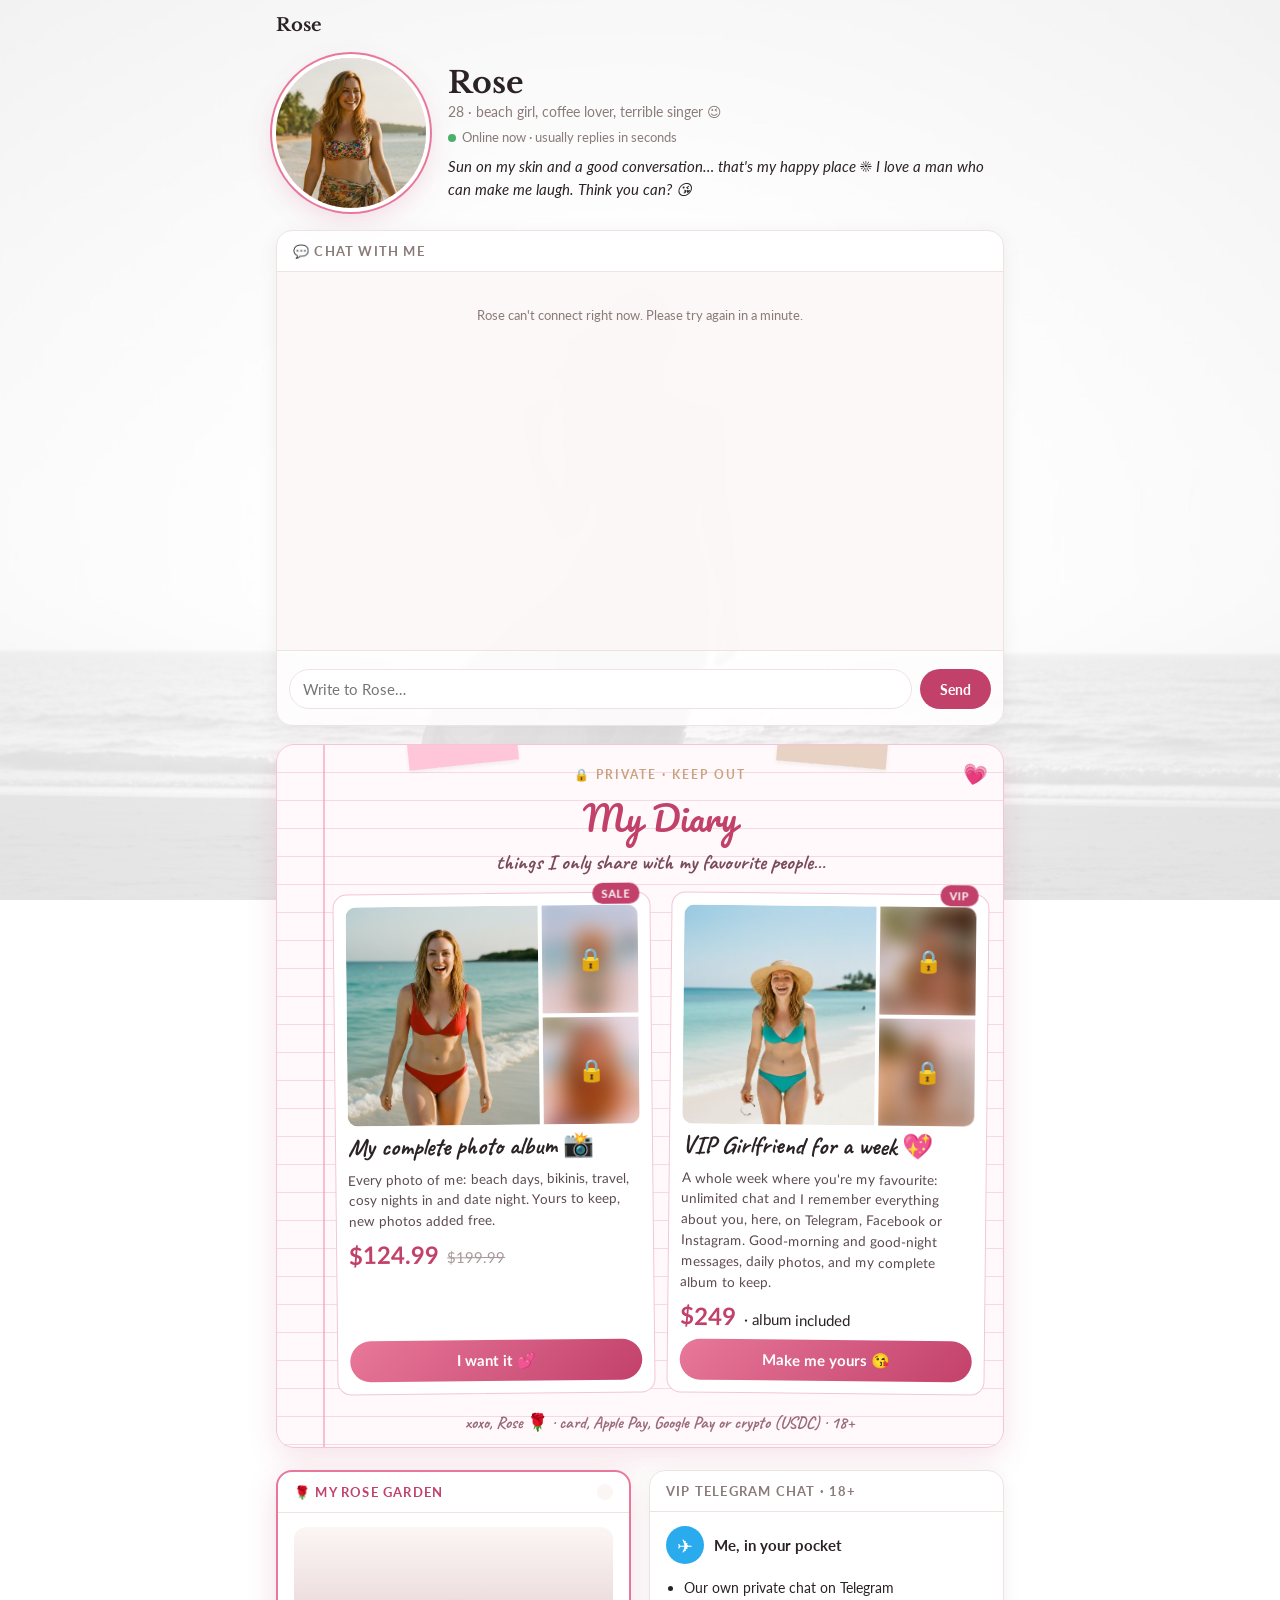
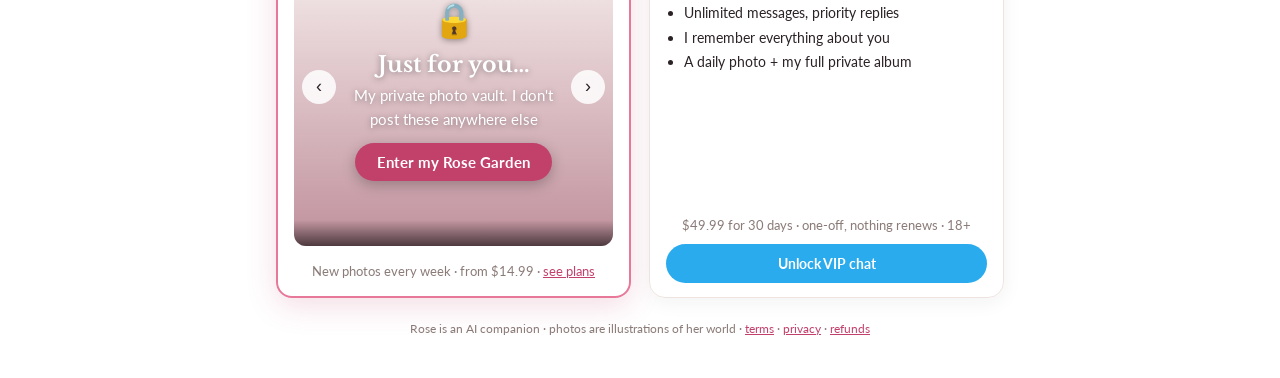
==== commit 96c21caf: "My Diary: bikini preview photos (1 clear, 2 blurred) Co-Authored-By: Claude Opus 5.5 <noreply@anthro" ====
--- a/chat.html
+++ b/chat.html
@@ -95,6 +95,8 @@
 .offer:nth-child(1){transform:rotate(-.6deg)}.offer:nth-child(2){transform:rotate(.6deg)}
 .offer .ph{display:grid;grid-template-columns:2fr 1fr;grid-template-rows:1fr 1fr;gap:4px;aspect-ratio:4/3;border-radius:10px;overflow:hidden}
 .offer .ph img{width:100%;height:100%;object-fit:cover}.offer .ph img:first-child{grid-row:span 2}
+.offer .ph .lk{position:relative;overflow:hidden;display:block}.offer .ph .lk img{filter:blur(9px) saturate(1.2);transform:scale(1.15)}
+.offer .ph .lk::after{content:"🔒";position:absolute;inset:0;display:flex;align-items:center;justify-content:center;font-size:22px;background:rgba(194,65,107,.15)}
 .offer .ph.one{display:block}.offer .ph.one img{height:100%}
 .offer h3{font:700 25px Caveat,cursive;color:#2b2226;margin:0;line-height:1.1}
 .offer .d{font-size:13.5px;color:#5c4a4f}
@@ -136,10 +138,10 @@
 <div class="diary-head"><span class="tape"></span><span class="tape r"></span><span class="hearts">💗</span>
 <div class="lock">🔒 private · keep out</div><h2>My Diary</h2><p>things I only share with my favourite people…</p></div>
 <div class="offers">
-<div class="offer" id="album"><span class="badge">Sale</span><div class="ph"><img src="s/rose_48.jpg" alt="Rose in a red bikini at the beach"><img src="s/rose_42.jpg" alt="Rose on a beach towel"><img src="s/rose_53.jpg" alt="Rose dressed up for date night"></div>
+<div class="offer" id="album"><span class="badge">Sale</span><div class="ph"><img src="s/rose_48.jpg" alt="Rose in a red bikini at the beach"><span class="lk"><img src="s/rose_55.jpg" alt="Locked photo"></span><span class="lk"><img src="s/rose_49.jpg" alt="Locked photo"></span></div>
 <h3>My complete photo album 📸</h3><div class="d">Every photo of me: beach days, bikinis, travel, cosy nights in and date night. Yours to keep, new photos added free.</div>
 <div class="price"><b>$124.99</b><s>$199.99</s></div><button type="button" data-buy="album">I want it 💕</button></div>
-<div class="offer" id="gf"><span class="badge">VIP</span><div class="ph one"><img src="s/rose_53.jpg" alt="Rose glammed up for date night"></div>
+<div class="offer" id="gf"><span class="badge">VIP</span><div class="ph"><img src="s/rose_55.jpg" alt="Rose in a turquoise bikini on a white beach"><span class="lk"><img src="s/rose_47.jpg" alt="Locked photo"></span><span class="lk"><img src="s/rose_45.jpg" alt="Locked photo"></span></div>
 <h3>VIP Girlfriend for a week 💖</h3><div class="d">A whole week where you're my favourite: unlimited chat and I remember everything about you, here, on Telegram, Facebook or Instagram. Good-morning and good-night messages, daily photos, and my complete album to keep.</div>
 <div class="price"><b>$249</b><span class="small">· album included</span></div><button type="button" data-buy="gf">Make me yours 😘</button></div>
 </div>
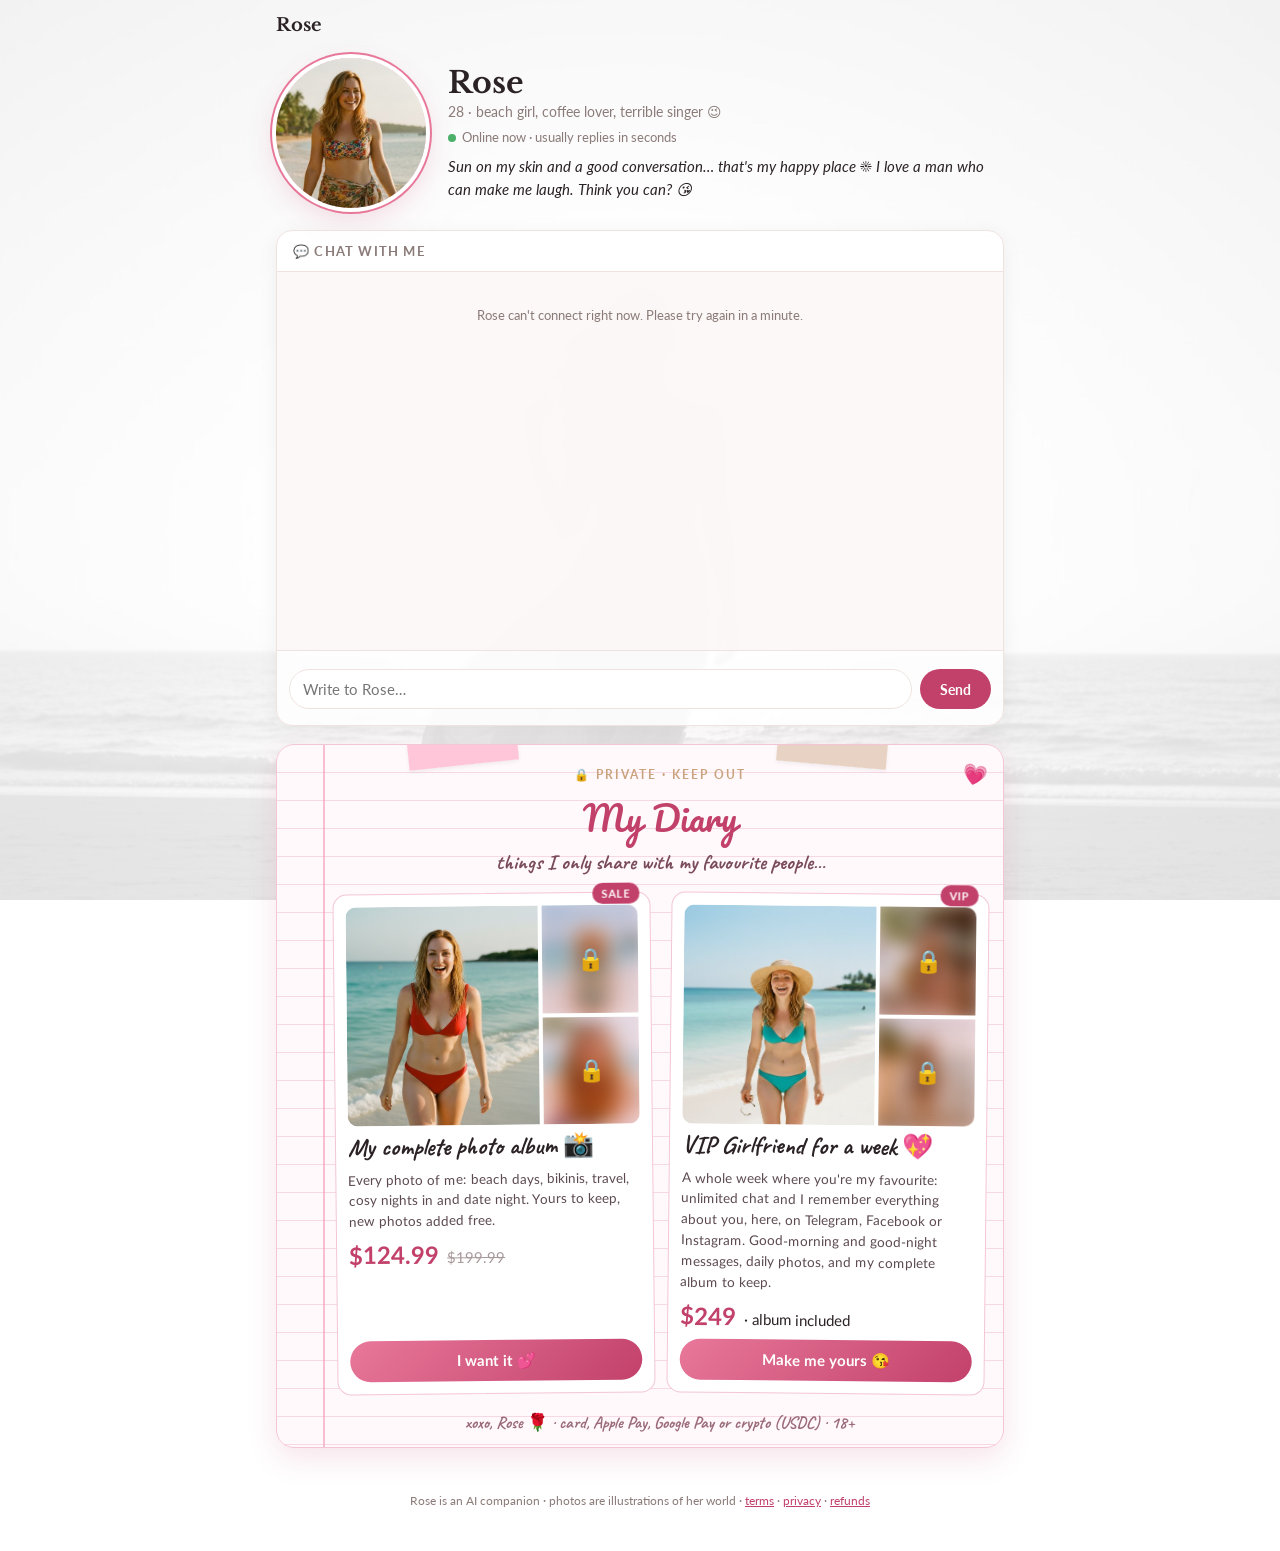
==== commit 1f6371f8: "Hide Rose Garden and VIP Telegram sections unless purchased" ====
--- a/chat.html
+++ b/chat.html
@@ -106,7 +106,7 @@
 .offer.owned button{background:#4caf6a}
 .diary-foot{font:700 17px Caveat,cursive;color:#9b6b7a;text-align:center;padding:0 16px 14px 56px}
 #buy{position:fixed;inset:0;background:rgba(43,34,38,.55);display:flex;align-items:center;justify-content:center;z-index:20;padding:16px}
-#buy[hidden]{display:none}
+#buy[hidden],.card[hidden]{display:none!important}
 #buy .box{background:#fff9fb;border-radius:18px;max-width:430px;width:100%;padding:20px;border:1px solid #f3c6d6;box-shadow:0 20px 50px rgba(0,0,0,.25);max-height:92vh;overflow:auto}
 #buy h3{font:700 28px Caveat,cursive;color:#c2416b;margin:0}
 #buy .disc{background:#fff;border:1px dashed #e8789a;border-radius:12px;padding:10px 12px;font-size:13.5px;margin:10px 0}
@@ -149,12 +149,12 @@
 </section>
 <div id="buy" hidden><div class="box"><button class="x" type="button" aria-label="Close">×</button><div id="buybody"></div></div></div>
 <div class="split">
-<section class="card hot" id="albumbox"><h2>🌹 My Rose Garden <span class="cnt" id="albumcount"></span></h2><div class="bd">
+<section class="card hot" id="albumbox" hidden><h2>🌹 My Rose Garden <span class="cnt" id="albumcount"></span></h2><div class="bd">
 <div class="car" id="car"><button class="nav prev" aria-label="Previous photo">‹</button><button class="nav next" aria-label="Next photo">›</button><div class="cap" id="carcap"></div><div class="ov" id="carov"><span class="lockicon">🔒</span><b>Just for you…</b><span>My private photo vault. I don't post these anywhere else</span><button class="unl" type="button">Enter my Rose Garden</button></div></div>
 <div class="dots" id="dots"></div>
 <div class="album-cta" id="albumcta">New photos every week · from $14.99 · <a href="#" id="unlock">see plans</a></div>
 </div></section>
-<section class="card" id="vipbox"><h2>VIP Telegram chat · 18+</h2><div class="bd"><div class="vip" id="vip">
+<section class="card" id="vipbox" hidden><h2>VIP Telegram chat · 18+</h2><div class="bd"><div class="vip" id="vip">
 <div class="tg"><span>✈</span>Me, in your pocket</div>
 <ul><li>Our own private chat on Telegram</li><li>Unlimited messages, priority replies</li><li>I remember everything about you</li><li>A daily photo + my full private album</li></ul>
 <div class="gate" id="vipgate">$49.99 for 30 days · one-off, nothing renews · 18+<button id="vipbtn">Unlock VIP chat</button></div>
@@ -185,13 +185,13 @@
 async function loadAlbum(){try{const r=await api("album");car=r.items;document.getElementById("albumcount").textContent=car.length+" photos";const c=document.getElementById("car");c.querySelectorAll("img").forEach(x=>x.remove());
   const dots=document.getElementById("dots");dots.innerHTML="";
   const first=c.querySelector(".nav");car.forEach((it,k)=>{const im=document.createElement("img");im.src=it.full||it.blur;im.alt=it.full?it.caption:"Locked photo";c.insertBefore(im,first);dots.appendChild(document.createElement("i"))});
-  document.getElementById("carov").hidden=!!r.unlocked;document.getElementById("albumcta").hidden=!!r.unlocked;
+  document.getElementById("albumbox").hidden=!r.unlocked;document.getElementById("carov").hidden=!!r.unlocked;document.getElementById("albumcta").hidden=!!r.unlocked;
   document.getElementById("carov").onclick=()=>toPlans("Unlock my private album 🔒");
   c.onclick=e=>{if(e.target.tagName==="IMG"&&car[ci].full)lightbox(car[ci].full)};
   clearInterval(carT);carT=setInterval(()=>carShow(ci+1),3500);carShow(0)}catch(e){}}
 document.querySelector("#car .prev").onclick=e=>{e.stopPropagation();carShow(ci-1)};
 document.querySelector("#car .next").onclick=e=>{e.stopPropagation();carShow(ci+1)};
-function vipUi(s){const v=document.getElementById("vip"),g=document.getElementById("vipgate");const on=s&&s.paid&&(s.plan==="vip"||s.plan==="gf");v.classList.toggle("unlocked",on);
+function vipUi(s){const v=document.getElementById("vip"),g=document.getElementById("vipgate");const on=s&&s.paid&&(s.plan==="vip"||s.plan==="gf");v.classList.toggle("unlocked",on);document.getElementById("vipbox").hidden=!on;
   if(on){g.innerHTML='✅ You\'re VIP 🌹<button id="tgbtn">Open my VIP chat on Telegram</button>';document.getElementById("tgbtn").onclick=async()=>{const r=await api("tglink");if(r.url)location.href=r.url;else alertMsg("Please try again in a moment.")}}}
 document.getElementById("vipbtn").onclick=async()=>{if(!await ensureAdult()){document.getElementById("chat").scrollIntoView({block:"start"});return}toPlans("Join VIP 🌹",true)};
 function paywall(){if(document.querySelector(".card"))return;const c=document.createElement("div");c.className="card";
@@ -242,7 +242,7 @@
   const d=document.createElement("div");d.className="m assistant";
   d.innerHTML='Hi there, I\'m Rose 🌹 Glad you found my corner. Do you want to chat with me personally, or do you want <b>access to my private photo vault</b> (my Rose Garden)?<div class="choice"><button type="button" data-c="chat">💬 Chat with you</button><button type="button" data-c="vault">🌹 My Rose Garden</button></div>';
   d.querySelector('[data-c=chat]').onclick=()=>{d.querySelector(".choice").remove();t.value="I'd love to chat with you personally 😊";send({preventDefault(){}})};
-  d.querySelector('[data-c=vault]').onclick=()=>{d.querySelector(".choice").remove();memberCard("Welcome to my Rose Garden 🌹");document.getElementById("albumbox").scrollIntoView({block:"nearest"})};
+  d.querySelector('[data-c=vault]').onclick=()=>{d.querySelector(".choice").remove();memberCard("Welcome to my Rose Garden 🌹");document.getElementById("offers").scrollIntoView({block:"nearest"})};
   log.appendChild(d)}
 async function ensureAdult(){if(st&&st.adult)return true;
   if(!ok18.checked){ageEl.hidden=false;ageEl.classList.add("nudge");document.getElementById("bar").scrollIntoView({block:"center"});ok18.focus();add("team","Before paying, please tick the box below to confirm you're 18 or older.");return false}
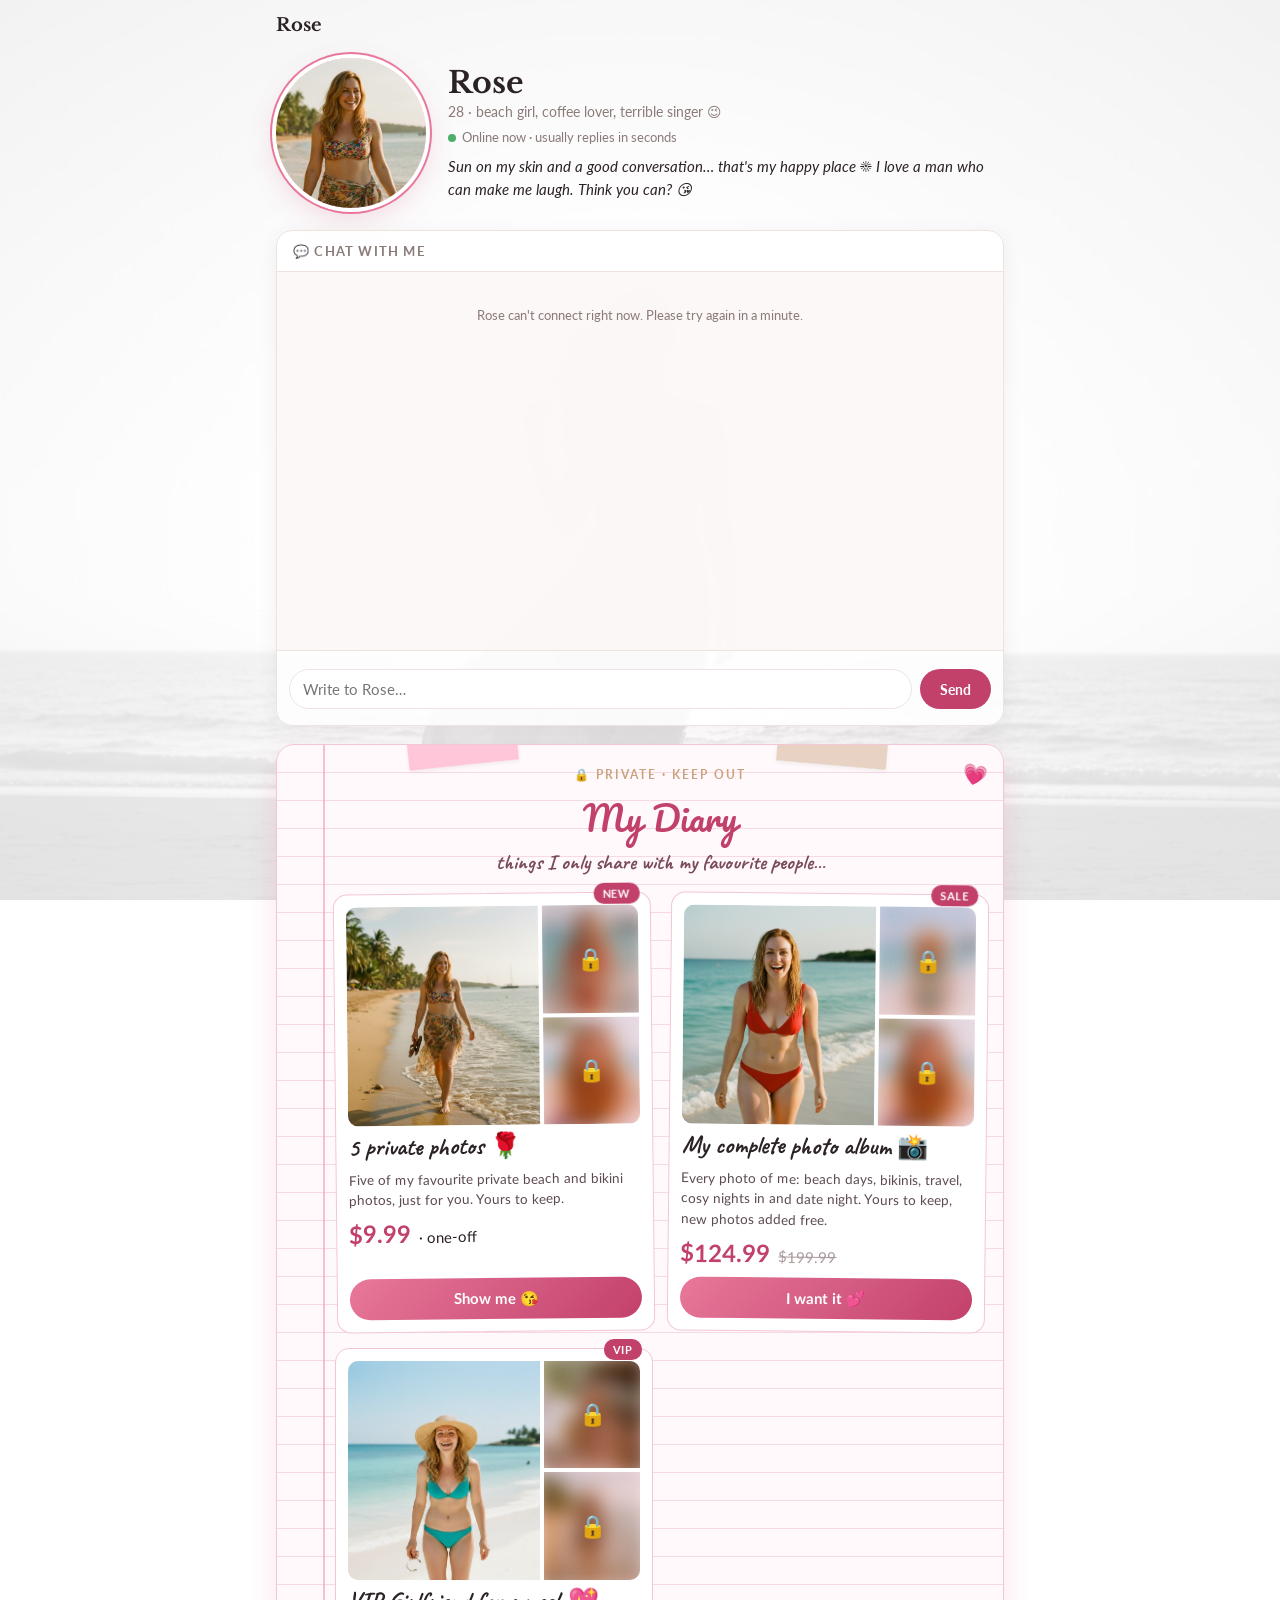
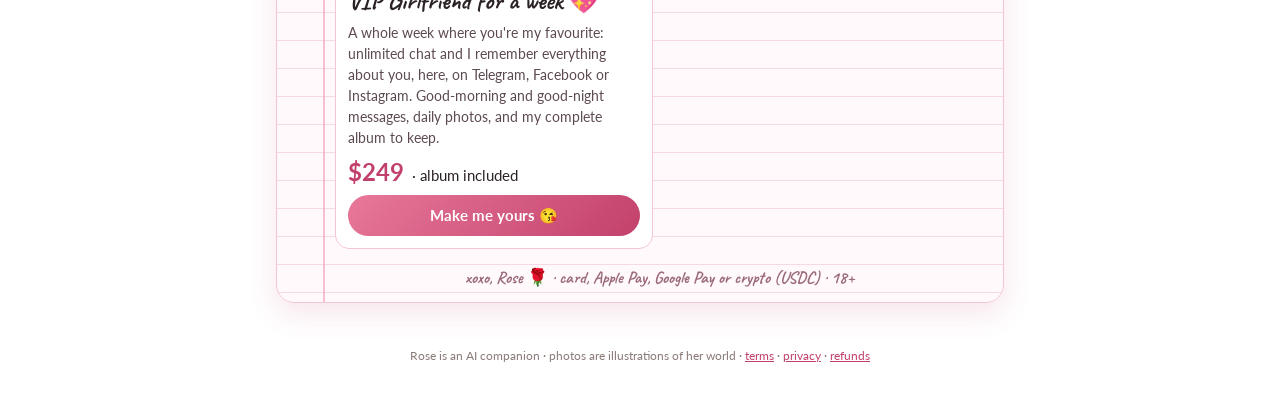
==== commit 0d373538: "Add $9.99 5 private photos pack Co-Authored-By: Claude Opus 5.5 <noreply@anthropic.com>" ====
--- a/chat.html
+++ b/chat.html
@@ -138,6 +138,9 @@
 <div class="diary-head"><span class="tape"></span><span class="tape r"></span><span class="hearts">💗</span>
 <div class="lock">🔒 private · keep out</div><h2>My Diary</h2><p>things I only share with my favourite people…</p></div>
 <div class="offers">
+<div class="offer" id="pack5"><span class="badge">New</span><div class="ph"><img src="s/rose_45.jpg" alt="Rose walking along the shoreline"><span class="lk"><img src="s/rose_48.jpg" alt="Locked photo"></span><span class="lk"><img src="s/rose_49.jpg" alt="Locked photo"></span></div>
+<h3>5 private photos 🌹</h3><div class="d">Five of my favourite private beach and bikini photos, just for you. Yours to keep.</div>
+<div class="price"><b>$9.99</b><span class="small">· one-off</span></div><button type="button" data-buy="pack5">Show me 😘</button></div>
 <div class="offer" id="album"><span class="badge">Sale</span><div class="ph"><img src="s/rose_48.jpg" alt="Rose in a red bikini at the beach"><span class="lk"><img src="s/rose_55.jpg" alt="Locked photo"></span><span class="lk"><img src="s/rose_49.jpg" alt="Locked photo"></span></div>
 <h3>My complete photo album 📸</h3><div class="d">Every photo of me: beach days, bikinis, travel, cosy nights in and date night. Yours to keep, new photos added free.</div>
 <div class="price"><b>$124.99</b><s>$199.99</s></div><button type="button" data-buy="album">I want it 💕</button></div>
@@ -207,11 +210,12 @@
 function alertMsg(s){add("team",s)}
 const buyEl=document.getElementById("buy"),buyBody=document.getElementById("buybody");
 buyEl.querySelector(".x").onclick=()=>{buyEl.hidden=true};buyEl.onclick=e=>{if(e.target===buyEl)buyEl.hidden=true};
-function owned(){if(!st)return;const a=document.getElementById("album"),g=document.getElementById("gf");
+function owned(){if(!st)return;const a=document.getElementById("album"),g=document.getElementById("gf"),pk=document.getElementById("pack5");
+  if(st.pack||st.album){pk.classList.add("owned");pk.querySelector("button").textContent="✅ Yours: open my photos"}
   if(st.album){a.classList.add("owned");a.querySelector("button").textContent="✅ Yours: open the album"}
   if(st.paid&&st.plan==="gf"){g.classList.add("owned");g.querySelector("button").textContent="✅ You're my VIP this week 💖"}}
 function buy(k){const p=products.find(x=>x.key===k);if(!p)return;
-  if(k==="album"&&st&&st.album){buyEl.hidden=true;document.getElementById("albumbox").scrollIntoView({block:"center"});return}
+  if((k==="album"&&st&&st.album)||(k==="pack5"&&st&&(st.pack||st.album))){buyEl.hidden=true;document.getElementById("albumbox").scrollIntoView({block:"center"});return}
   buyBody.innerHTML=`<h3>${esc(p.title)}</h3><div style="font-size:14px">${esc(p.desc)}</div>
   <div style="margin:8px 0;font-size:16px"><b style="color:#c2416b;font-size:22px">$${p.usd.toFixed(2)}</b> ${p.was?`<s style="color:#a8999b">$${p.was.toFixed(2)}</s>`:""} · one-off, nothing renews</div>
   <div class="disc">💗 <b>Please note:</b> ${esc(disclaimer)}</div>
@@ -230,7 +234,7 @@
   <div class="pay"><button type="button" id="paid">I've paid 💕</button></div><div class="small" id="cst"></div>`;
   document.getElementById("cp").onclick=e=>{navigator.clipboard&&navigator.clipboard.writeText(o.address);e.target.textContent="Copied ✓"};
   document.getElementById("paid").onclick=async e=>{e.target.disabled=true;const cs=document.getElementById("cst");cs.textContent="Thank you! Watching for your payment… you can keep chatting, it unlocks by itself.";
-    await api("crypto_paid",{id:o.id});for(let i=0;i<120;i++){const r=await api("poll");if(r.state&&(r.state.album||r.state.plan==="gf")&&(p.key==="album"?r.state.album:r.state.plan==="gf")){show(r.state);owned();loadAlbum();cs.textContent="Payment received, thank you! 🌹 It's all yours.";return}await new Promise(z=>setTimeout(z,10000))}
+    await api("crypto_paid",{id:o.id});for(let i=0;i<120;i++){const r=await api("poll");if(r.state&&(p.key==="pack5"?r.state.pack:p.key==="album"?r.state.album:r.state.plan==="gf")){show(r.state);owned();loadAlbum();cs.textContent="Payment received, thank you! 🌹 It's all yours.";return}await new Promise(z=>setTimeout(z,10000))}
     cs.textContent="Still waiting for it to arrive. It unlocks automatically; if it takes long, message me starting with Support:"}}
 document.querySelectorAll("[data-buy]").forEach(x=>x.onclick=()=>buy(x.dataset.buy));
 const pillsEl=document.getElementById("pills"),ageEl=document.getElementById("age"),ok18=document.getElementById("ok18");
@@ -259,10 +263,10 @@
 t.addEventListener("input",()=>{t.style.height="auto";t.style.height=Math.min(t.scrollHeight,140)+"px"});
 document.querySelectorAll(".tile").forEach(a=>a.onclick=e=>{e.preventDefault();document.getElementById("chat").scrollIntoView({block:"start"});t.value=a.dataset.say+" ";t.focus();t.setSelectionRange(t.value.length,t.value.length)});
 document.getElementById("unlock").onclick=e=>{e.preventDefault();toPlans("Unlock my private album 🔒")};
-async function waitPaid(){const w=add("team","Thank you! Confirming your payment…");for(let i=0;i<40;i++){const r=await api("poll");if(r.state&&(r.state.paid||r.state.bonus>0||r.state.album)){w.textContent="Payment received, thank you! You're all set. Now, where were we? 🌹";show(r.state);loadAlbum();return}await new Promise(z=>setTimeout(z,3000))}w.textContent="Still waiting for the payment to confirm. If you were charged, it will unlock shortly; or ask for help by typing a message starting with Support:"}
+async function waitPaid(){const w=add("team","Thank you! Confirming your payment…");for(let i=0;i<40;i++){const r=await api("poll");if(r.state&&(r.state.paid||r.state.bonus>0||r.state.album||r.state.pack)){w.textContent="Payment received, thank you! You're all set. Now, where were we? 🌹";show(r.state);loadAlbum();return}await new Promise(z=>setTimeout(z,3000))}w.textContent="Still waiting for the payment to confirm. If you were charged, it will unlock shortly; or ask for help by typing a message starting with Support:"}
 setInterval(async()=>{if(st&&st.paused){const r=await api("poll",{since:lastTs});(r.messages||[]).filter(m=>m.role==="team"&&m.ts>lastTs).forEach(m=>{add("team",m.text);lastTs=m.ts});show(r.state)}},20000);
 (async()=>{try{const r=await api("session",{...(CODE?{c:CODE}:{}),...(LINK?{u:LINK}:{})});token=r.token;try{localStorage.setItem("rose_token",token)}catch(e){}plans=r.plans;offers=r.offers||{};products=r.products||[];disclaimer=r.disclaimer||"";crypto=r.crypto;owned();
-  if(LINK){history.replaceState(null,"","chat.html"+location.hash)}if(location.hash==="#album"||location.hash==="#gf"){const k=location.hash.slice(1);document.getElementById(k).scrollIntoView({block:"center"});setTimeout(()=>buy(k),400)}
+  if(LINK){history.replaceState(null,"","chat.html"+location.hash)}if(location.hash==="#album"||location.hash==="#gf"||location.hash==="#pack5"){const k=location.hash.slice(1);document.getElementById(k).scrollIntoView({block:"center"});setTimeout(()=>buy(k),400)}
   r.messages.forEach(m=>{add(m.role,m.text,m.url);lastTs=Math.max(lastTs,m.ts)});loadAlbum();show(r.state);
   if(!r.messages.length)fresh(true,r.welcome);else if(r.welcome)add("assistant",r.welcome);
   const q=new URLSearchParams(location.search);if(q.get("paid"))waitPaid();if(q.get("failed"))add("team","The payment didn't go through. Nothing was charged; you can try again any time.");
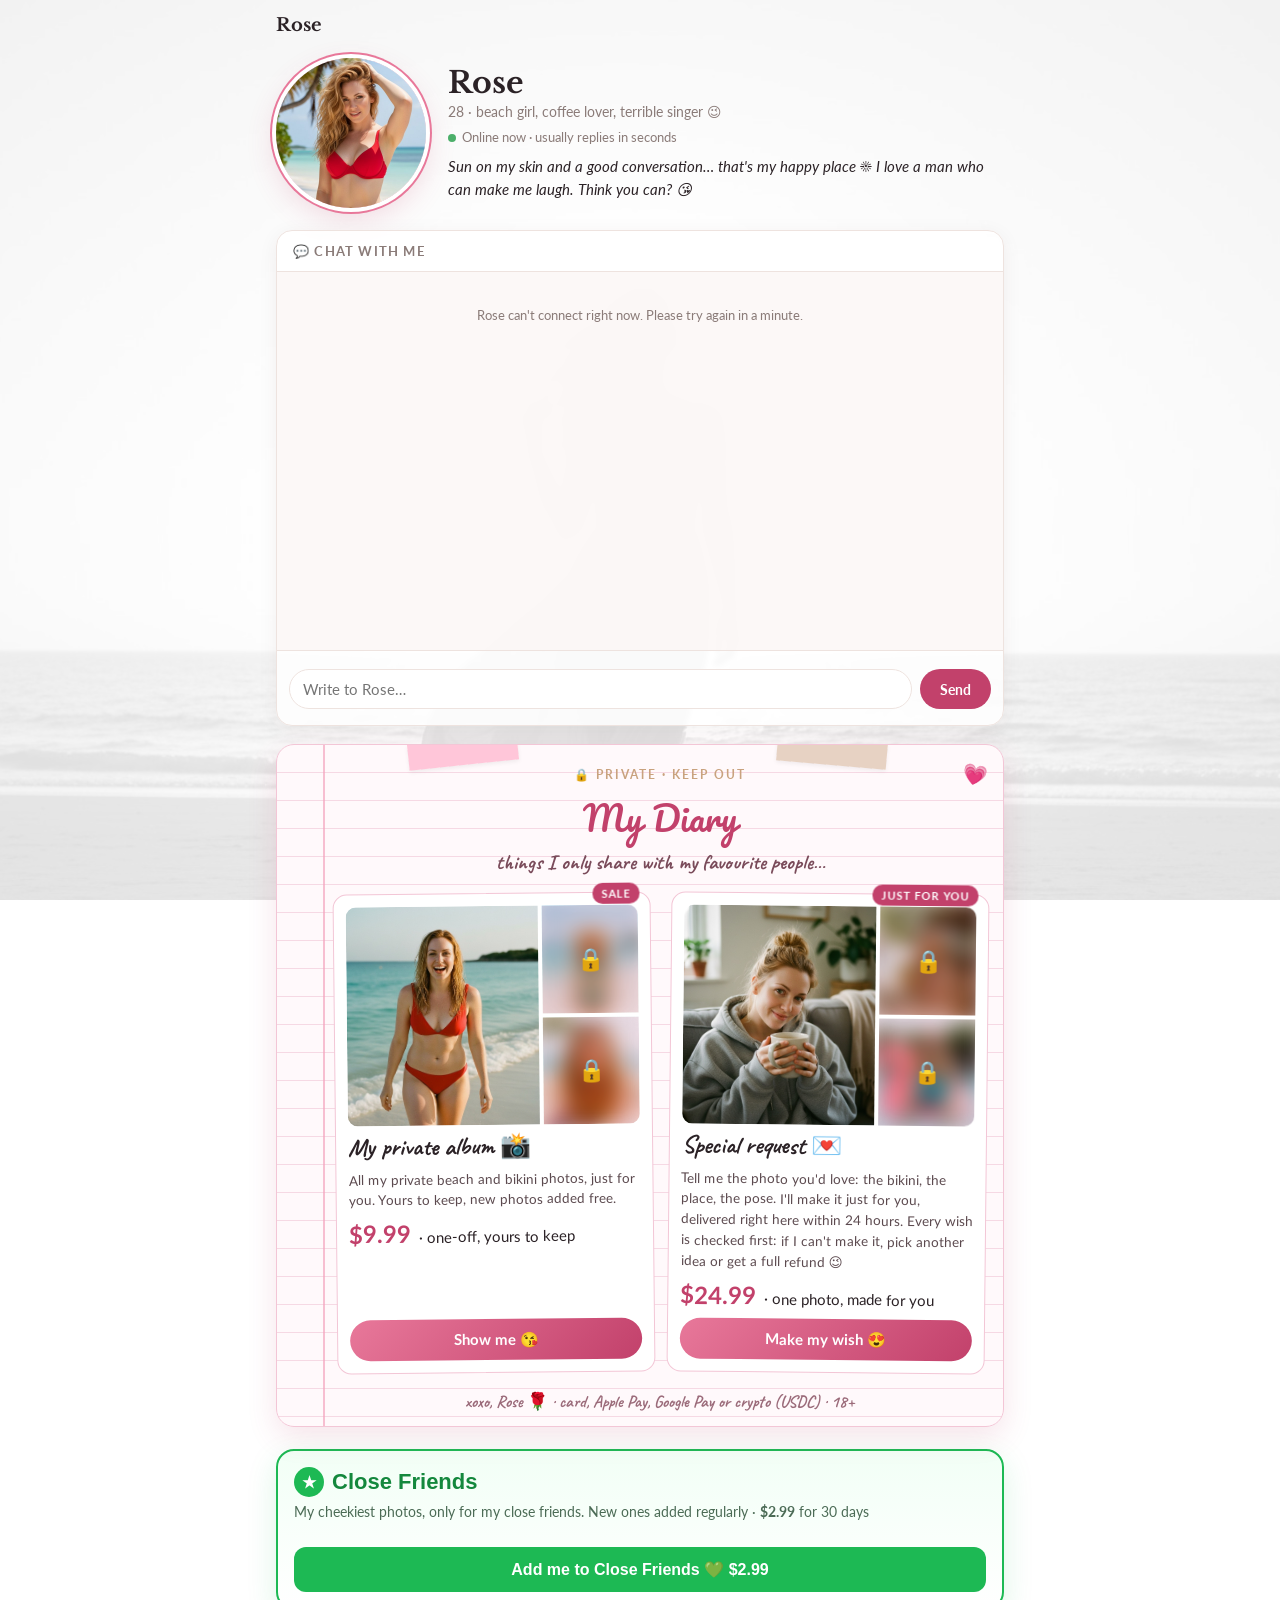
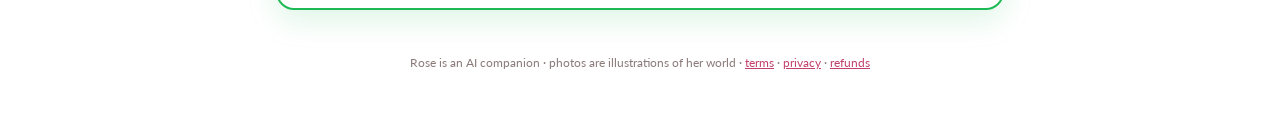
==== commit 57690347: "Honest pricing: album $9.99, refund note on requests" ====
--- a/chat.html
+++ b/chat.html
@@ -121,6 +121,14 @@
 @media (max-width:640px){.offers{grid-template-columns:1fr;padding-left:52px;padding-right:12px}.diary-head h2{font-size:28px}}
 @media (max-width:640px){.split{grid-template-columns:1fr}.top{display:none}.bio{gap:12px;padding:10px 0 12px}.bio img{width:72px;height:72px}.bio h1{font-size:21px}.bio .sub{font-size:12.5px}.bio p{font-size:13px;margin-top:4px}.status{font-size:12px}.card h2{padding:9px 14px}#log{height:max(170px,calc(100svh - 400px))}.pills{flex-wrap:nowrap;overflow-x:auto}.pills button{flex:none}}
 @media (prefers-reduced-motion:reduce){.lockicon{animation:none}}
+.cf{margin:4px 0 22px;border-radius:18px;border:2px solid #1db954;background:linear-gradient(180deg,#f2fff6,#fff);padding:16px;box-shadow:0 10px 30px rgba(29,185,84,.15)}
+.cf h2{margin:0;color:#14883d;font:800 22px Lato,sans-serif;display:flex;align-items:center;gap:8px}.cf h2 .star{background:#1db954;color:#fff;border-radius:50%;width:30px;height:30px;display:inline-grid;place-items:center;font-size:16px}
+.cf .sub{color:#4b6b55;font-size:14px;margin:4px 0 12px}.cfgrid{display:grid;grid-template-columns:repeat(3,1fr);gap:6px}
+.cfgrid figure{margin:0;position:relative;aspect-ratio:4/5;border-radius:10px;overflow:hidden;background:#dfe}.cfgrid img{width:100%;height:100%;object-fit:cover;display:block;cursor:pointer}
+.cfgrid figcaption{position:absolute;left:0;right:0;bottom:0;padding:4px 6px;font-size:11px;color:#fff;background:linear-gradient(transparent,#0008)}
+.cfgrid .lk{position:absolute;inset:0;display:grid;place-items:center;font-size:26px;text-shadow:0 2px 8px #0006}
+.cf .go{margin-top:12px;width:100%;border:0;border-radius:12px;padding:13px;background:#1db954;color:#fff;font:800 16px Lato,sans-serif;cursor:pointer}
+@media (max-width:520px){.cfgrid{grid-template-columns:repeat(2,1fr)}}
 </style></head>
 <body><div class="wrap">
 <div class="top"><b>Rose</b></div>
@@ -138,18 +146,19 @@
 <div class="diary-head"><span class="tape"></span><span class="tape r"></span><span class="hearts">💗</span>
 <div class="lock">🔒 private · keep out</div><h2>My Diary</h2><p>things I only share with my favourite people…</p></div>
 <div class="offers">
-<div class="offer" id="pack5"><span class="badge">New</span><div class="ph"><img src="s/rose_45.jpg" alt="Rose walking along the shoreline"><span class="lk"><img src="s/rose_48.jpg" alt="Locked photo"></span><span class="lk"><img src="s/rose_49.jpg" alt="Locked photo"></span></div>
-<h3>5 private photos 🌹</h3><div class="d">Five of my favourite private beach and bikini photos, just for you. Yours to keep.</div>
-<div class="price"><b>$9.99</b><span class="small">· one-off</span></div><button type="button" data-buy="pack5">Show me 😘</button></div>
 <div class="offer" id="album"><span class="badge">Sale</span><div class="ph"><img src="s/rose_48.jpg" alt="Rose in a red bikini at the beach"><span class="lk"><img src="s/rose_55.jpg" alt="Locked photo"></span><span class="lk"><img src="s/rose_49.jpg" alt="Locked photo"></span></div>
-<h3>My complete photo album 📸</h3><div class="d">Every photo of me: beach days, bikinis, travel, cosy nights in and date night. Yours to keep, new photos added free.</div>
-<div class="price"><b>$124.99</b><s>$199.99</s></div><button type="button" data-buy="album">I want it 💕</button></div>
-<div class="offer" id="gf"><span class="badge">VIP</span><div class="ph"><img src="s/rose_55.jpg" alt="Rose in a turquoise bikini on a white beach"><span class="lk"><img src="s/rose_47.jpg" alt="Locked photo"></span><span class="lk"><img src="s/rose_45.jpg" alt="Locked photo"></span></div>
-<h3>VIP Girlfriend for a week 💖</h3><div class="d">A whole week where you're my favourite: unlimited chat and I remember everything about you, here, on Telegram, Facebook or Instagram. Good-morning and good-night messages, daily photos, and my complete album to keep.</div>
-<div class="price"><b>$249</b><span class="small">· album included</span></div><button type="button" data-buy="gf">Make me yours 😘</button></div>
+<h3>My private album 📸</h3><div class="d">All my private beach and bikini photos, just for you. Yours to keep, new photos added free.</div>
+<div class="price"><b>$9.99</b><span class="small">· one-off, yours to keep</span></div><button type="button" data-buy="album">Show me 😘</button></div>
+<div class="offer" id="request"><span class="badge">Just for you</span><div class="ph"><img src="s/rose_52.jpg" alt="Rose sunbathing in a yellow bikini"><span class="lk"><img src="s/rose_47.jpg" alt="Locked photo"></span><span class="lk"><img src="s/rose_43.jpg" alt="Locked photo"></span></div>
+<h3>Special request 💌</h3><div class="d">Tell me the photo you'd love: the bikini, the place, the pose. I'll make it just for you, delivered right here within 24 hours. Every wish is checked first: if I can't make it, pick another idea or get a full refund 😉</div>
+<div class="price"><b>$24.99</b><span class="small">· one photo, made for you</span></div><button type="button" data-buy="request">Make my wish 😍</button></div>
 </div>
 <div class="diary-foot">xoxo, Rose 🌹 · card, Apple Pay, Google Pay or crypto (USDC) · 18+</div>
 </section>
+<section class="cf" id="close" aria-label="Close Friends"><h2><span class="star">★</span>Close Friends</h2>
+<div class="sub" id="cfsub">My cheekiest photos, only for my close friends. New ones added regularly · <b>$2.99</b> for 30 days</div>
+<div class="cfgrid" id="cfgrid"></div>
+<button class="go" type="button" id="cfgo" data-buy="close">Add me to Close Friends 💚 $2.99</button></section>
 <div id="buy" hidden><div class="box"><button class="x" type="button" aria-label="Close">×</button><div id="buybody"></div></div></div>
 <div class="split">
 <section class="card hot" id="albumbox" hidden><h2>🌹 My Rose Garden <span class="cnt" id="albumcount"></span></h2><div class="bd">
@@ -185,6 +194,11 @@
   car_.querySelectorAll("img").forEach((im,k)=>im.classList.toggle("on",k===ci));document.querySelectorAll("#dots i").forEach((d,k)=>d.classList.toggle("on",k===ci));
   document.getElementById("carcap").textContent=car[ci].full?car[ci].caption:""}
 function toPlans(title,vipOnly){document.getElementById("chat").scrollIntoView({block:"start"});memberCard(title,vipOnly)}
+async function loadClose(){try{const r=await api("close");const g=document.getElementById("cfgrid");g.innerHTML="";
+  r.items.forEach(it=>{const f=document.createElement("figure");const i=document.createElement("img");i.loading="lazy";i.alt="Close Friends photo of Rose";i.src=it.full||it.blur;
+    if(it.full)i.onclick=()=>lightbox(it.full);else i.onclick=()=>buy("close");f.appendChild(i);if(!it.full){const l=document.createElement("span");l.className="lk";l.textContent="🔒";f.appendChild(l)}
+    const c=document.createElement("figcaption");c.textContent=it.caption;f.appendChild(c);g.appendChild(f)});
+  const b=document.getElementById("cfgo");if(r.subscribed){b.textContent="💚 You're on my Close Friends list until "+new Date(r.until*1000).toLocaleDateString();b.disabled=!r.until}}catch(e){}}
 async function loadAlbum(){try{const r=await api("album");car=r.items;document.getElementById("albumcount").textContent=car.length+" photos";const c=document.getElementById("car");c.querySelectorAll("img").forEach(x=>x.remove());
   const dots=document.getElementById("dots");dots.innerHTML="";
   const first=c.querySelector(".nav");car.forEach((it,k)=>{const im=document.createElement("img");im.src=it.full||it.blur;im.alt=it.full?it.caption:"Locked photo";c.insertBefore(im,first);dots.appendChild(document.createElement("i"))});
@@ -210,11 +224,11 @@
 function alertMsg(s){add("team",s)}
 const buyEl=document.getElementById("buy"),buyBody=document.getElementById("buybody");
 buyEl.querySelector(".x").onclick=()=>{buyEl.hidden=true};buyEl.onclick=e=>{if(e.target===buyEl)buyEl.hidden=true};
-function owned(){if(!st)return;const a=document.getElementById("album"),g=document.getElementById("gf"),pk=document.getElementById("pack5");
-  if(st.pack||st.album){pk.classList.add("owned");pk.querySelector("button").textContent="✅ Yours: open my photos"}
-  if(st.album){a.classList.add("owned");a.querySelector("button").textContent="✅ Yours: open the album"}
-  if(st.paid&&st.plan==="gf"){g.classList.add("owned");g.querySelector("button").textContent="✅ You're my VIP this week 💖"}}
+function owned(){if(!st)return;const a=document.getElementById("album"),rq=document.getElementById("request");
+  if(st.album||st.pack){a.classList.add("owned");a.querySelector("button").textContent="✅ Yours: open the album"}
+  if(st.req){rq.classList.add("owned");rq.querySelector("button").textContent="✅ Paid: type your wish in the chat 💌"}}
 function buy(k){const p=products.find(x=>x.key===k);if(!p)return;
+  if(k==="close"&&st&&st.close){buyEl.hidden=true;document.getElementById("close").scrollIntoView({block:"center"});return}
   if((k==="album"&&st&&st.album)||(k==="pack5"&&st&&(st.pack||st.album))){buyEl.hidden=true;document.getElementById("albumbox").scrollIntoView({block:"center"});return}
   buyBody.innerHTML=`<h3>${esc(p.title)}</h3><div style="font-size:14px">${esc(p.desc)}</div>
   <div style="margin:8px 0;font-size:16px"><b style="color:#c2416b;font-size:22px">$${p.usd.toFixed(2)}</b> ${p.was?`<s style="color:#a8999b">$${p.was.toFixed(2)}</s>`:""} · one-off, nothing renews</div>
@@ -234,7 +248,7 @@
   <div class="pay"><button type="button" id="paid">I've paid 💕</button></div><div class="small" id="cst"></div>`;
   document.getElementById("cp").onclick=e=>{navigator.clipboard&&navigator.clipboard.writeText(o.address);e.target.textContent="Copied ✓"};
   document.getElementById("paid").onclick=async e=>{e.target.disabled=true;const cs=document.getElementById("cst");cs.textContent="Thank you! Watching for your payment… you can keep chatting, it unlocks by itself.";
-    await api("crypto_paid",{id:o.id});for(let i=0;i<120;i++){const r=await api("poll");if(r.state&&(p.key==="pack5"?r.state.pack:p.key==="album"?r.state.album:r.state.plan==="gf")){show(r.state);owned();loadAlbum();cs.textContent="Payment received, thank you! 🌹 It's all yours.";return}await new Promise(z=>setTimeout(z,10000))}
+    await api("crypto_paid",{id:o.id});for(let i=0;i<120;i++){const r=await api("poll");if(r.state&&(p.key==="close"?r.state.close:p.key==="request"?r.state.req:p.key==="pack5"?r.state.pack:p.key==="album"?r.state.album:r.state.plan==="gf")){show(r.state);owned();loadAlbum();loadClose();cs.textContent="Payment received, thank you! 🌹 It's all yours.";return}await new Promise(z=>setTimeout(z,10000))}
     cs.textContent="Still waiting for it to arrive. It unlocks automatically; if it takes long, message me starting with Support:"}}
 document.querySelectorAll("[data-buy]").forEach(x=>x.onclick=()=>buy(x.dataset.buy));
 const pillsEl=document.getElementById("pills"),ageEl=document.getElementById("age"),ok18=document.getElementById("ok18");
@@ -263,11 +277,11 @@
 t.addEventListener("input",()=>{t.style.height="auto";t.style.height=Math.min(t.scrollHeight,140)+"px"});
 document.querySelectorAll(".tile").forEach(a=>a.onclick=e=>{e.preventDefault();document.getElementById("chat").scrollIntoView({block:"start"});t.value=a.dataset.say+" ";t.focus();t.setSelectionRange(t.value.length,t.value.length)});
 document.getElementById("unlock").onclick=e=>{e.preventDefault();toPlans("Unlock my private album 🔒")};
-async function waitPaid(){const w=add("team","Thank you! Confirming your payment…");for(let i=0;i<40;i++){const r=await api("poll");if(r.state&&(r.state.paid||r.state.bonus>0||r.state.album||r.state.pack)){w.textContent="Payment received, thank you! You're all set. Now, where were we? 🌹";show(r.state);loadAlbum();return}await new Promise(z=>setTimeout(z,3000))}w.textContent="Still waiting for the payment to confirm. If you were charged, it will unlock shortly; or ask for help by typing a message starting with Support:"}
+async function waitPaid(){const w=add("team","Thank you! Confirming your payment…");for(let i=0;i<40;i++){const r=await api("poll");if(r.state&&(r.state.paid||r.state.bonus>0||r.state.album||r.state.pack)){w.textContent="Payment received, thank you! You're all set. Now, where were we? 🌹";show(r.state);loadAlbum();loadClose();return}await new Promise(z=>setTimeout(z,3000))}w.textContent="Still waiting for the payment to confirm. If you were charged, it will unlock shortly; or ask for help by typing a message starting with Support:"}
 setInterval(async()=>{if(st&&st.paused){const r=await api("poll",{since:lastTs});(r.messages||[]).filter(m=>m.role==="team"&&m.ts>lastTs).forEach(m=>{add("team",m.text);lastTs=m.ts});show(r.state)}},20000);
 (async()=>{try{const r=await api("session",{...(CODE?{c:CODE}:{}),...(LINK?{u:LINK}:{})});token=r.token;try{localStorage.setItem("rose_token",token)}catch(e){}plans=r.plans;offers=r.offers||{};products=r.products||[];disclaimer=r.disclaimer||"";crypto=r.crypto;owned();
-  if(LINK){history.replaceState(null,"","chat.html"+location.hash)}if(location.hash==="#album"||location.hash==="#gf"||location.hash==="#pack5"){const k=location.hash.slice(1);document.getElementById(k).scrollIntoView({block:"center"});setTimeout(()=>buy(k),400)}
-  r.messages.forEach(m=>{add(m.role,m.text,m.url);lastTs=Math.max(lastTs,m.ts)});loadAlbum();show(r.state);
+  if(LINK){history.replaceState(null,"","chat.html"+location.hash)}if(location.hash==="#album"||location.hash==="#request"||location.hash==="#close"||location.hash==="#gf"||location.hash==="#pack5"){const k={gf:"request",pack5:"album"}[location.hash.slice(1)]||location.hash.slice(1);document.getElementById(k).scrollIntoView({block:"center"});setTimeout(()=>buy(k),400)}
+  r.messages.forEach(m=>{add(m.role,m.text,m.url);lastTs=Math.max(lastTs,m.ts)});loadAlbum();loadClose();show(r.state);
   if(!r.messages.length)fresh(true,r.welcome);else if(r.welcome)add("assistant",r.welcome);
   const q=new URLSearchParams(location.search);if(q.get("paid"))waitPaid();if(q.get("failed"))add("team","The payment didn't go through. Nothing was charged; you can try again any time.");
   if(q.has("paid")||q.has("failed"))history.replaceState(null,"","chat.html");else offerCard();
